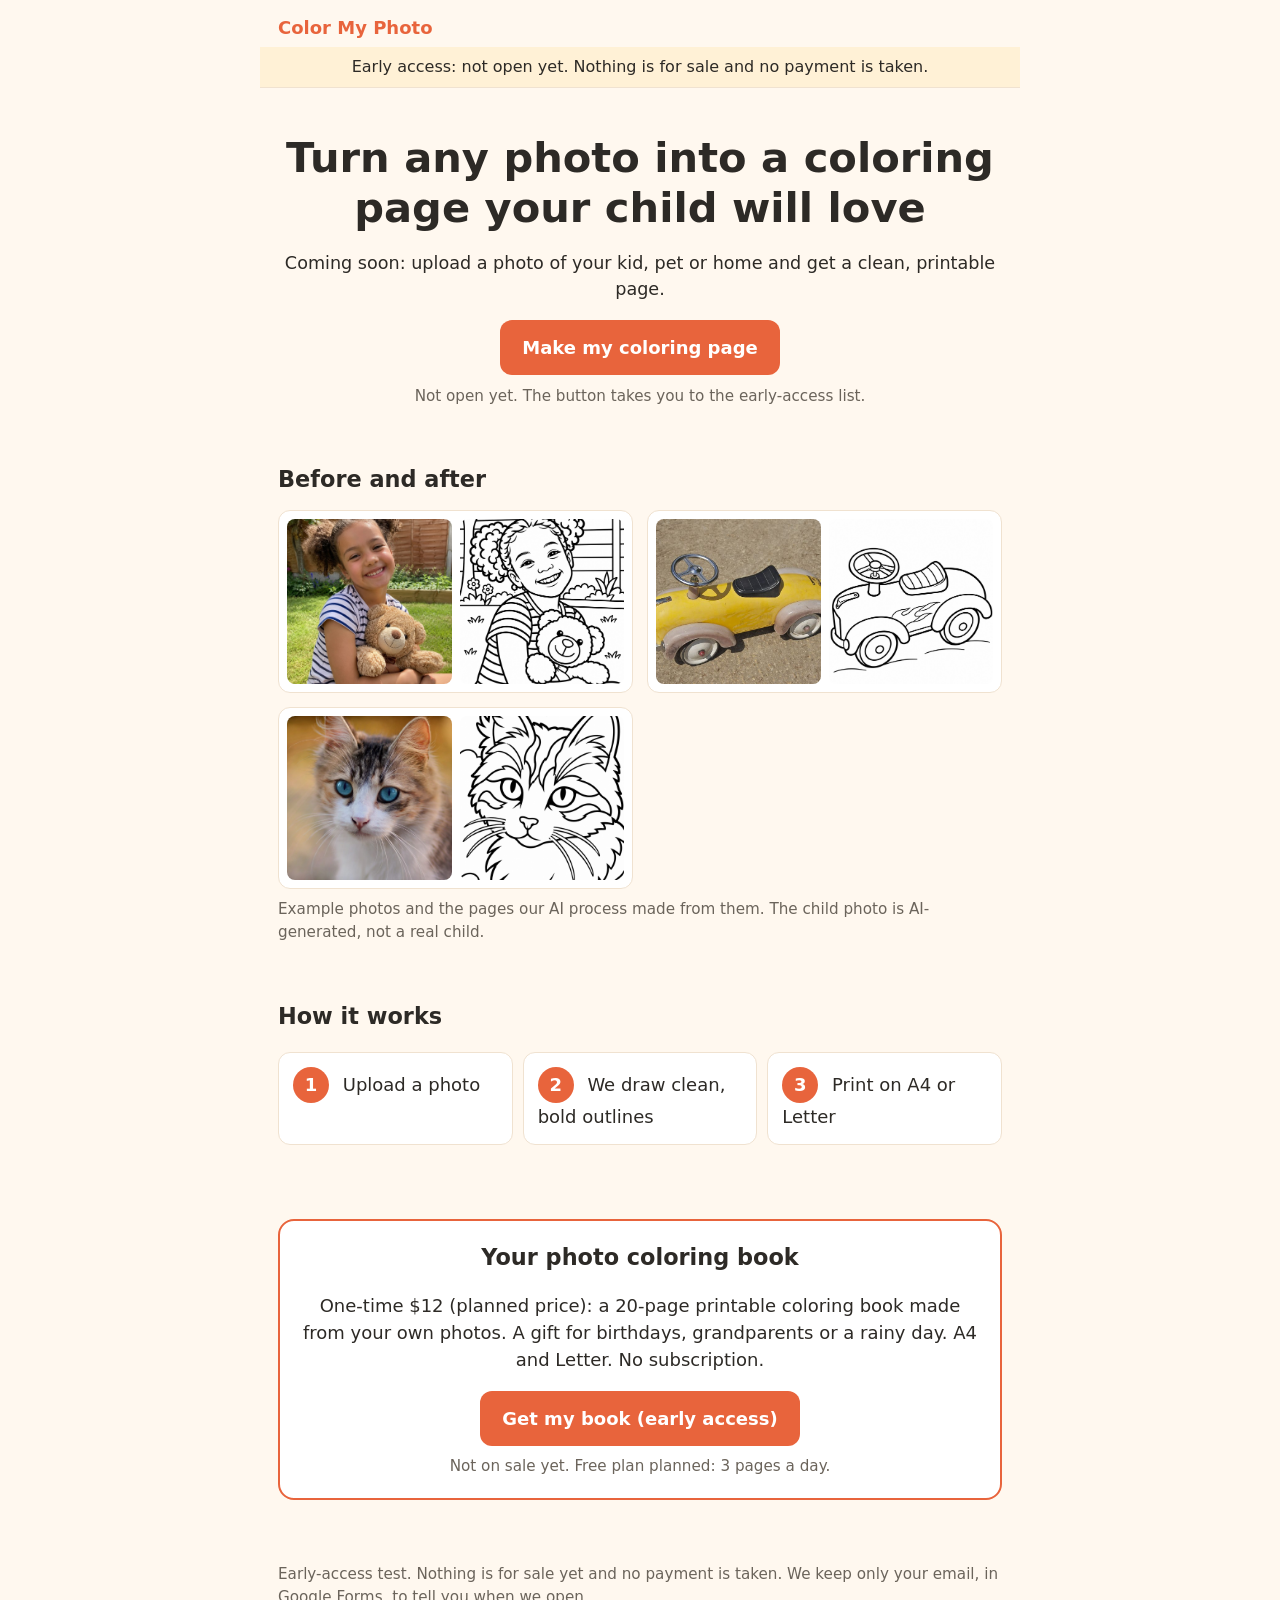
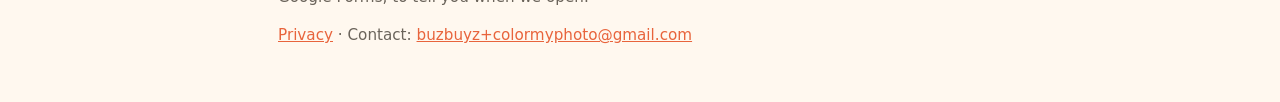
==== index.html @ 4de5d420 "Add contact address for questions and deletion Co-Authored-By: Claude Opus 5.5 <noreply@anthropic.co" ====
<!doctype html>
<html lang="en">
<head>
<meta charset="utf-8">
<meta name="viewport" content="width=device-width, initial-scale=1">
<title>Color My Photo — early access</title>
<meta name="description" content="Coming soon: turn any photo into a printable coloring page. Join early access — nothing is for sale yet.">
<meta property="og:type" content="website">
<meta property="og:url" content="https://dfisun10.github.io/color-my-photo/">
<meta property="og:title" content="Color My Photo — turn any photo into a coloring page">
<meta property="og:description" content="Coming soon: printable coloring pages made from your own photos. Join early access.">
<meta property="og:image" content="https://dfisun10.github.io/color-my-photo/samples/page_child.png">
<meta name="twitter:card" content="summary_large_image">
<link rel="icon" href="data:image/svg+xml,%3Csvg xmlns='http://www.w3.org/2000/svg' viewBox='0 0 100 100'%3E%3Ctext y='.9em' font-size='90'%3E%F0%9F%96%8D%EF%B8%8F%3C/text%3E%3C/svg%3E">
<link rel="stylesheet" href="style.css">
</head>
<body>
<header class="top"><span class="brand" data-name></span></header>
<p class="notice">Early access: not open yet. Nothing is for sale and no payment is taken.</p>
<noscript><p class="notice">Please turn on JavaScript to join the early-access list.</p></noscript>

<main>
<section class="hero">
  <h1>Turn any photo into a coloring page your child will love</h1>
  <p class="sub">Coming soon: upload a photo of your kid, pet or home and get a clean, printable page.</p>
  <button class="btn" id="btn-make" type="button">Make my coloring page</button>
  <p class="small">Not open yet. The button takes you to the early-access list.</p>
</section>

<section class="gallery">
  <h2>Before and after</h2>
  <div class="pairs">
    <figure class="pair"><img src="samples/photo_child.jpg" alt="Example photo: a girl hugging a teddy bear" loading="lazy" width="400" height="400"><img src="samples/page_child.png" alt="Coloring page of the girl and her teddy bear" loading="lazy" width="400" height="400"></figure>
    <figure class="pair"><img src="samples/photo_09.jpg" alt="Example photo: a yellow ride-on toy car" loading="lazy" width="400" height="400"><img src="samples/page_09.png" alt="Coloring page of the toy car" loading="lazy" width="400" height="400"></figure>
    <figure class="pair"><img src="samples/photo_04.jpg" alt="Example photo: a fluffy cat" loading="lazy" width="400" height="400"><img src="samples/page_04.png" alt="Coloring page of the cat" loading="lazy" width="400" height="400"></figure>
  </div>
  <p class="small">Example photos and the pages our AI process made from them. The child photo is AI-generated, not a real child.</p>
</section>

<section class="how">
  <h2>How it works</h2>
  <ol class="steps">
    <li><b>1</b> Upload a photo</li>
    <li><b>2</b> We draw clean, bold outlines</li>
    <li><b>3</b> Print on A4 or Letter</li>
  </ol>
</section>

<section class="pricing">
  <div class="card">
    <h2>Your photo coloring book</h2>
    <p>One-time $12 (planned price): a 20-page printable coloring book made from your own photos. A gift for birthdays, grandparents or a rainy day. A4 and Letter. No subscription.</p>
    <button class="btn" id="btn-pro" type="button">Get my book (early access)</button>
    <p class="small">Not on sale yet. Free plan planned: 3 pages a day.</p>
  </div>
</section>
</main>

<footer>
  <p>Early-access test. Nothing is for sale yet and no payment is taken. We keep only your email, in Google Forms, to tell you when we open.</p>
  <p><a href="privacy.html">Privacy</a> · Contact: <a href="mailto:buzbuyz+colormyphoto@gmail.com">buzbuyz+colormyphoto@gmail.com</a></p>
</footer>

<div class="modal" id="modal" hidden>
  <form class="dialog" id="form" novalidate role="dialog" aria-modal="true" aria-labelledby="mt">
    <button type="button" class="close" id="close" aria-label="Close">&times;</button>
    <p id="mt">The tool isn't open yet. Leave your email and we'll tell you the day it opens.</p>
    <div id="fields">
      <input type="email" id="email" placeholder="you@example.com" autocomplete="email" aria-label="Email" required>
      <button class="btn" type="submit" id="send">Notify me</button>
      <p class="small">One email when we open. No payment, no spam. <a href="privacy.html">Privacy</a></p>
    </div>
    <p class="msg" id="msg" role="status"></p>
  </form>
</div>
<script src="app.js"></script>
</body>
</html>
---- style.css ----
:root{--bg:#fff8ef;--ink:#2d2a26;--accent:#e8643c;--card:#fff;--line:#f0e2d0}
*{box-sizing:border-box}
body{margin:0;font:18px/1.5 system-ui,-apple-system,"Segoe UI",Roboto,sans-serif;background:var(--bg);color:var(--ink)}
main,footer,.top{max-width:760px;margin:0 auto;padding:0 18px}
.top{padding-top:14px;padding-bottom:6px}.brand{font-weight:700;color:var(--accent)}
section{padding:28px 0}
h1{font-size:2rem;line-height:1.2;margin:.4em 0}
h2{font-size:1.4rem;margin:0 0 .6em}
.hero{text-align:center}.sub{font-size:1.1rem}
.small{font-size:.95rem;color:#6b645b;margin:.6em 0 0}
.btn{background:var(--accent);color:#fff;border:0;border-radius:12px;padding:14px 22px;font:inherit;font-weight:700;cursor:pointer;min-height:48px}
.btn:hover{filter:brightness(.95)}
.pairs{display:grid;gap:14px}
.pair{margin:0;display:grid;grid-template-columns:1fr 1fr;gap:8px;background:var(--card);padding:8px;border-radius:12px;border:1px solid var(--line)}
.pair img{width:100%;height:auto;aspect-ratio:1;object-fit:cover;border-radius:8px;background:#eee}
.steps{list-style:none;padding:0;display:grid;gap:10px}
.steps li{background:var(--card);border:1px solid var(--line);border-radius:12px;padding:14px}
.steps b{display:inline-block;width:2em;height:2em;line-height:2em;text-align:center;border-radius:50%;background:var(--accent);color:#fff;margin-right:8px}
.card{background:var(--card);border:2px solid var(--accent);border-radius:16px;padding:20px;text-align:center}
footer{padding-top:20px;padding-bottom:40px;font-size:.95rem;color:#6b645b}
a{color:var(--accent)}
.modal{position:fixed;inset:0;background:rgba(0,0,0,.5);display:flex;align-items:center;justify-content:center;padding:18px}
.modal[hidden]{display:none}
.dialog{background:#fff;border-radius:16px;padding:24px;width:100%;max-width:420px;position:relative}
.dialog input{width:100%;font:inherit;padding:12px;border:1px solid #ccc;border-radius:10px;margin:8px 0 12px}
.close{position:absolute;top:6px;right:10px;background:none;border:0;font-size:1.8rem;cursor:pointer}
.msg{min-height:1.4em;margin:.5em 0 0;font-weight:600}
@media(min-width:640px){.pairs{grid-template-columns:1fr 1fr}h1{font-size:2.6rem}.steps{grid-template-columns:repeat(3,1fr)}}
.notice{max-width:760px;margin:0 auto;padding:8px 18px;background:#fff1d6;border-bottom:1px solid var(--line);font-size:1rem;text-align:center}
.btn:disabled{opacity:.6;cursor:wait}
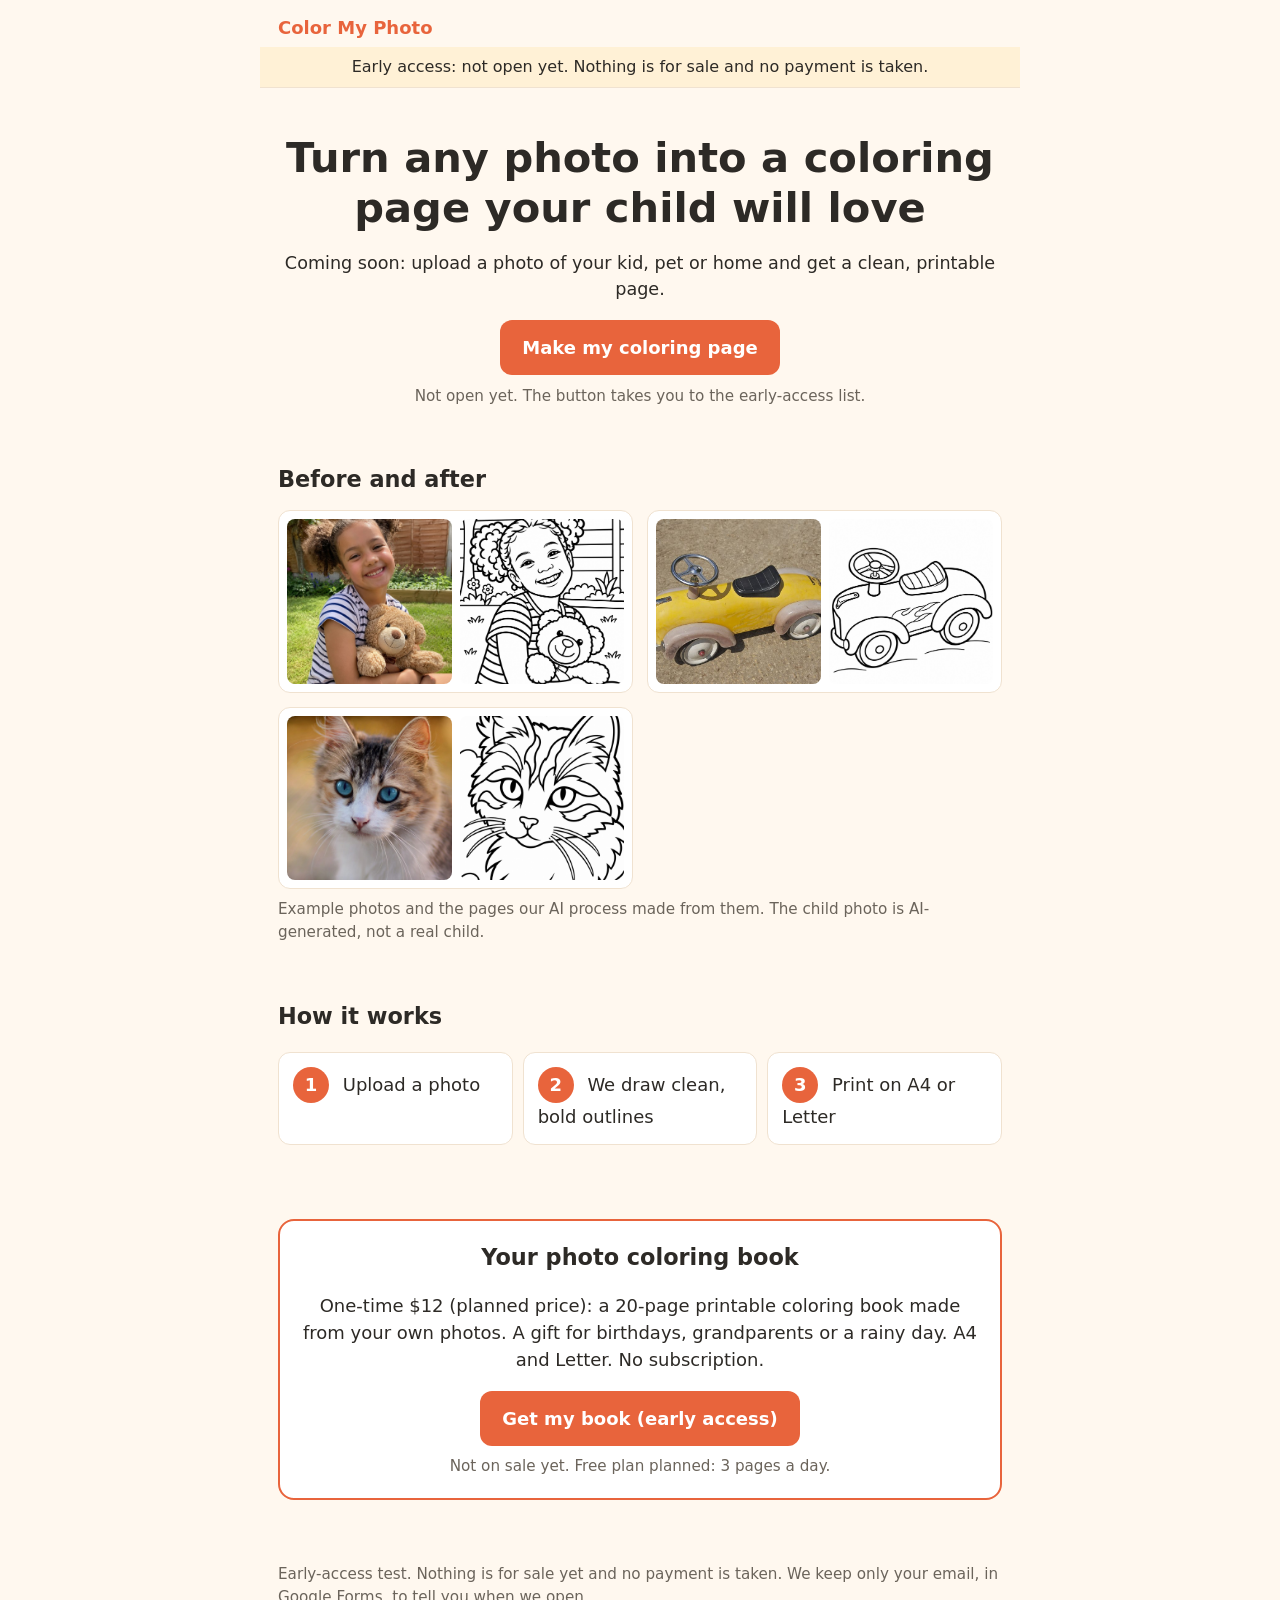
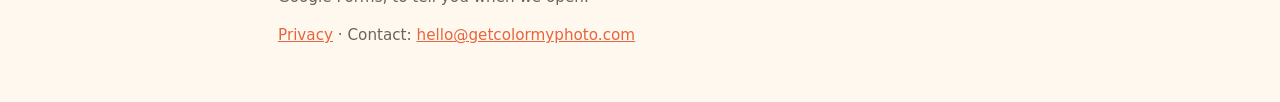
==== commit bc764650: "Contact: hello@getcolormyphoto.com replaces the old Gmail alias Co-Authored-By: Claude Opus 5.5 <nor" ====
--- a/index.html
+++ b/index.html
@@ -58,7 +58,7 @@
 
 <footer>
   <p>Early-access test. Nothing is for sale yet and no payment is taken. We keep only your email, in Google Forms, to tell you when we open.</p>
-  <p><a href="privacy.html">Privacy</a> · Contact: <a href="mailto:buzbuyz+colormyphoto@gmail.com">buzbuyz+colormyphoto@gmail.com</a></p>
+  <p><a href="privacy.html">Privacy</a> · Contact: <a href="mailto:hello@getcolormyphoto.com">hello@getcolormyphoto.com</a></p>
 </footer>
 
 <div class="modal" id="modal" hidden>
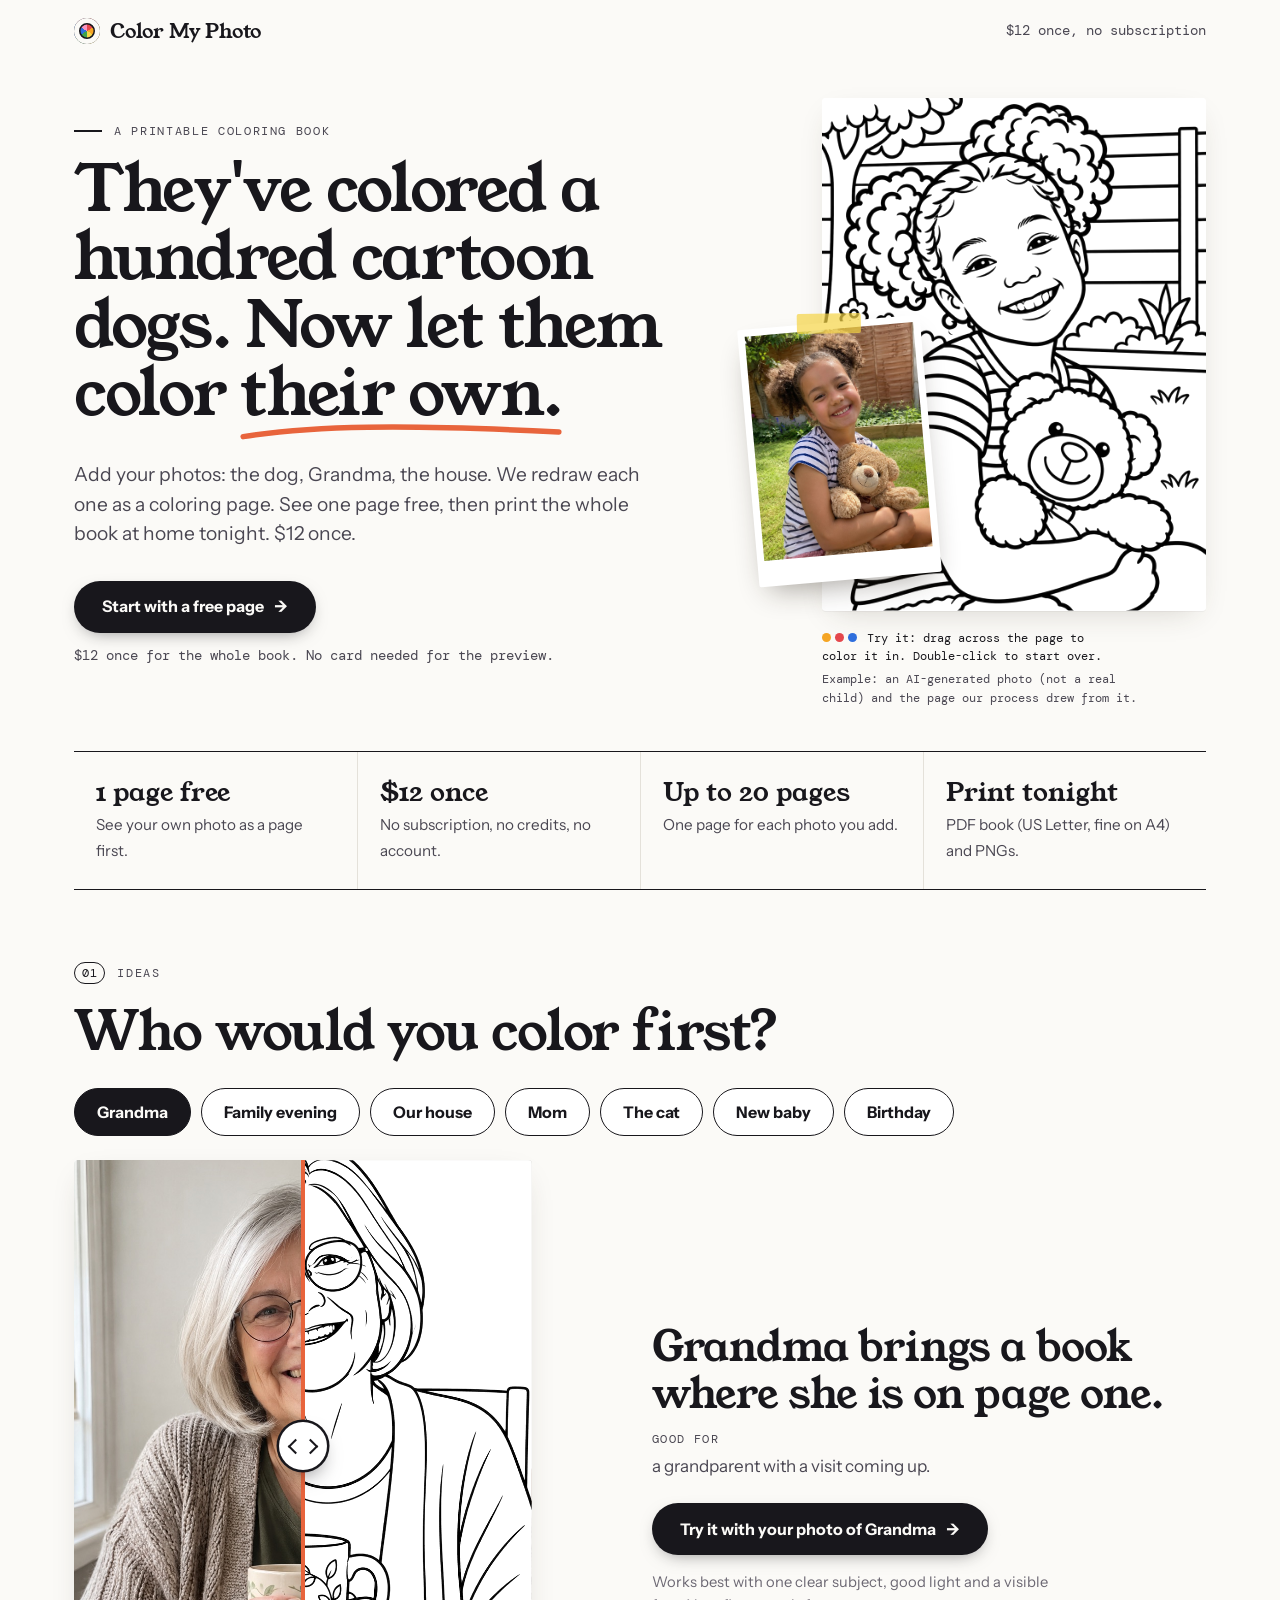
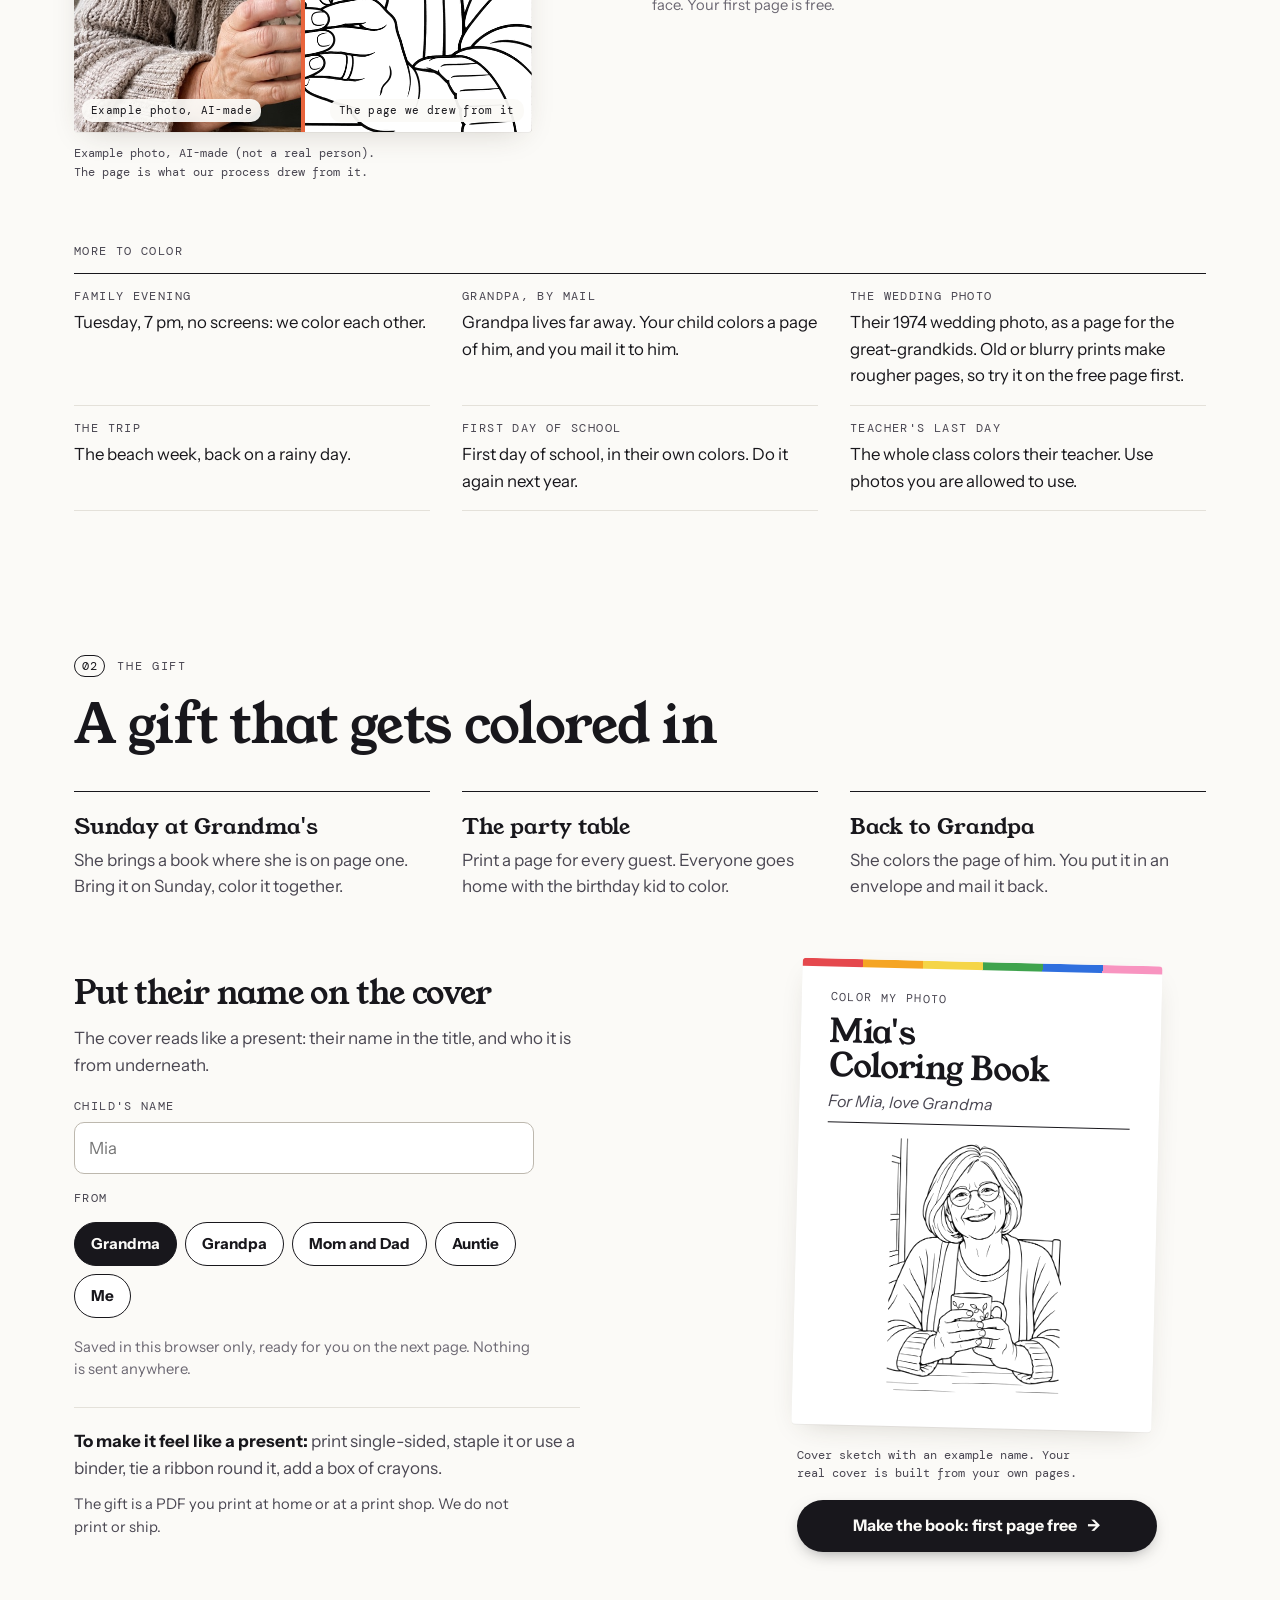
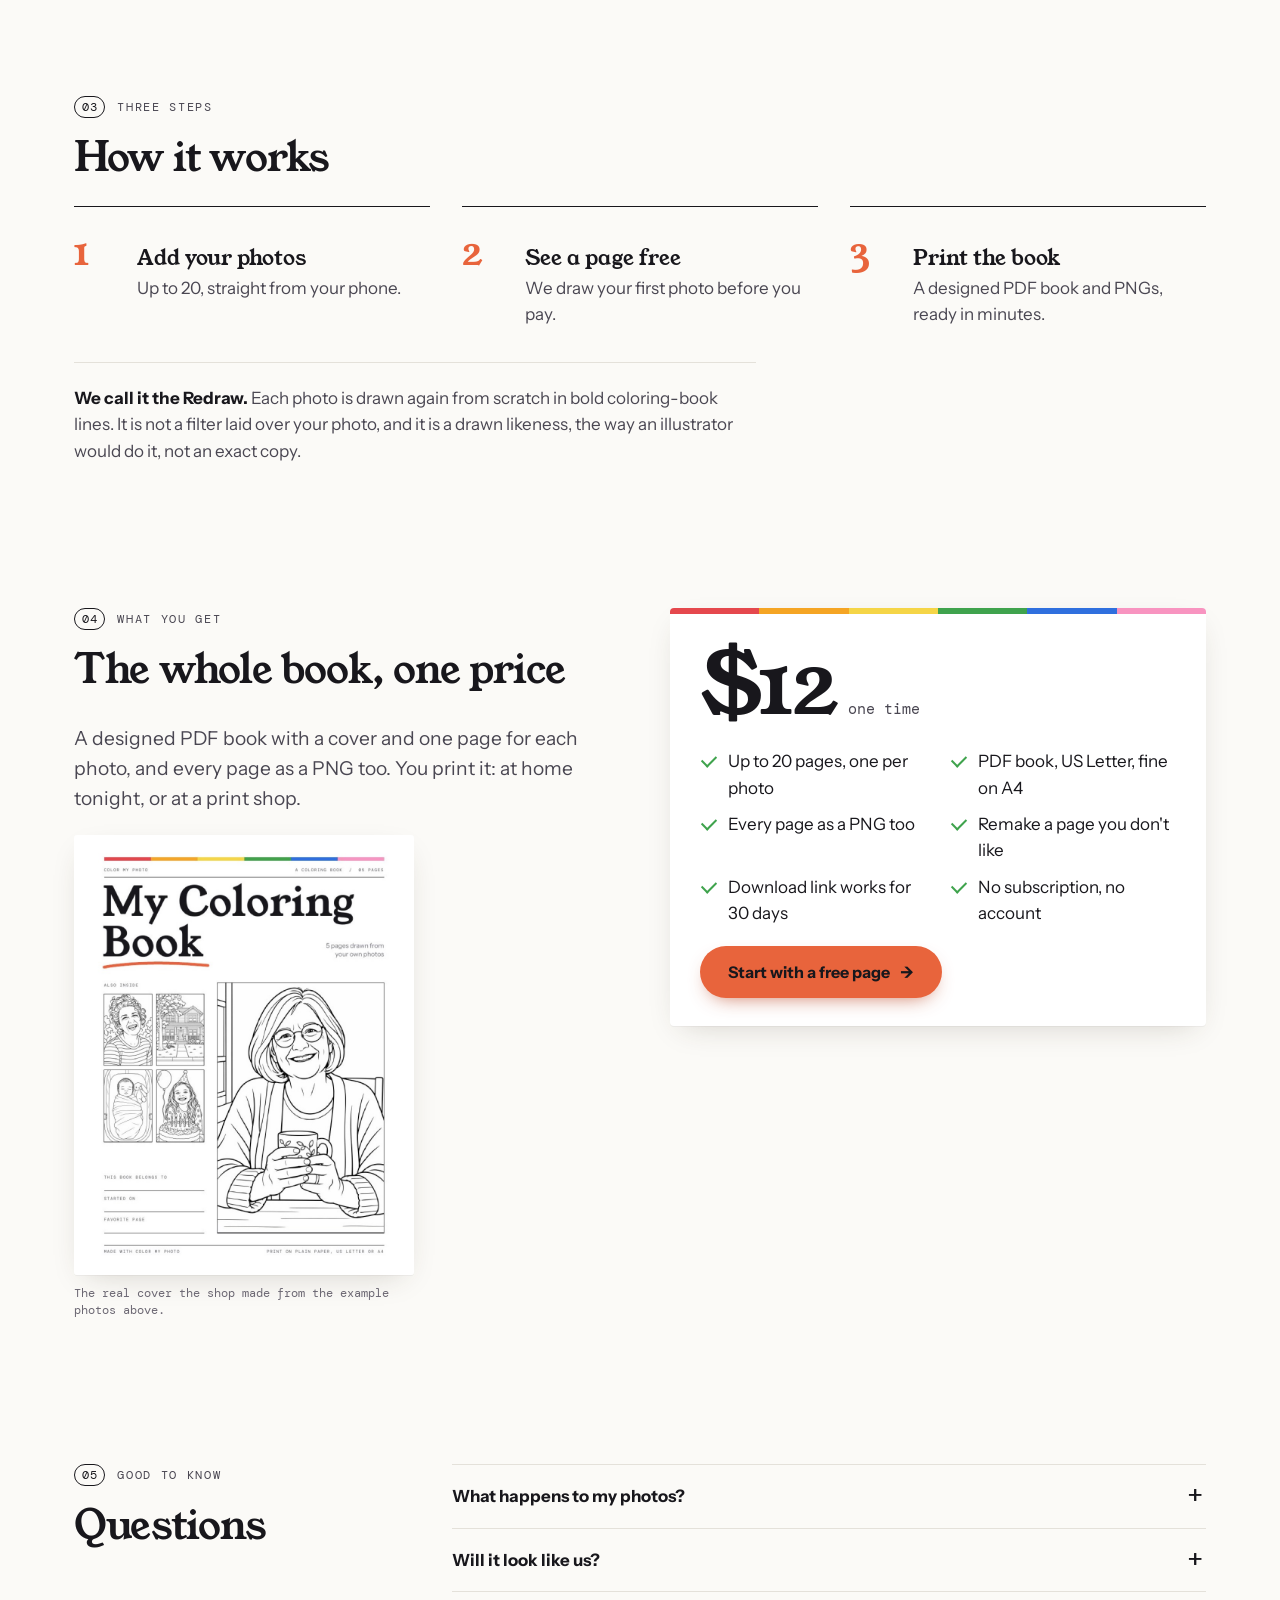
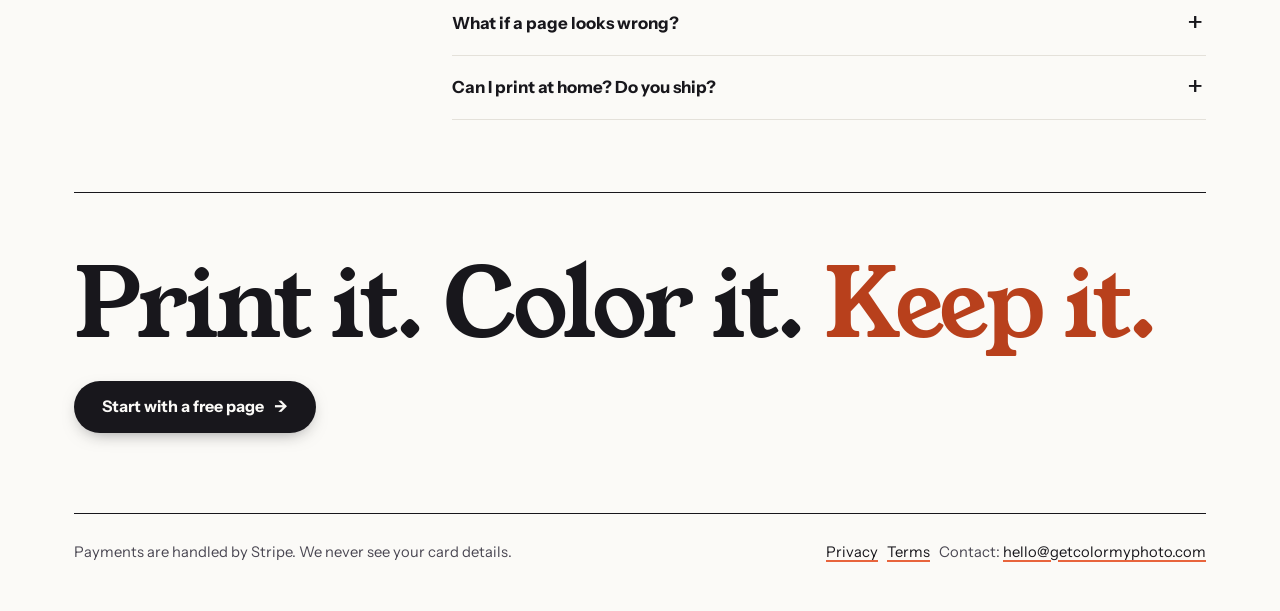
==== commit fb534c84: "Launch: new home page (ideas picker, gift), maker page, terms and privacy; live payments Co-Authored" ====
--- a/index.html
+++ b/index.html
@@ -3,76 +3,191 @@
 <head>
 <meta charset="utf-8">
 <meta name="viewport" content="width=device-width, initial-scale=1">
-<title>Color My Photo — early access</title>
-<meta name="description" content="Coming soon: turn any photo into a printable coloring page. Join early access — nothing is for sale yet.">
+<title>Color My Photo | a coloring book of your own people</title>
+<meta name="description" content="They've colored a hundred cartoon dogs. Now let them color their own: Grandma, the house, the cat. Your photos redrawn as a printable coloring book. Free preview, $12 once.">
 <meta property="og:type" content="website">
-<meta property="og:url" content="https://dfisun10.github.io/color-my-photo/">
-<meta property="og:title" content="Color My Photo — turn any photo into a coloring page">
-<meta property="og:description" content="Coming soon: printable coloring pages made from your own photos. Join early access.">
-<meta property="og:image" content="https://dfisun10.github.io/color-my-photo/samples/page_child.png">
+<meta property="og:url" content="https://getcolormyphoto.com/">
+<meta property="og:title" content="The coloring book where Grandma is on page one">
+<meta property="og:description" content="Your photos redrawn as coloring pages: Grandma, the house, the cat. A printable book, free preview, $12 once.">
+<meta property="og:image" content="https://getcolormyphoto.com/samples/page_child.png">
 <meta name="twitter:card" content="summary_large_image">
+<meta name="theme-color" content="#fbfaf7">
 <link rel="icon" href="data:image/svg+xml,%3Csvg xmlns='http://www.w3.org/2000/svg' viewBox='0 0 100 100'%3E%3Ctext y='.9em' font-size='90'%3E%F0%9F%96%8D%EF%B8%8F%3C/text%3E%3C/svg%3E">
-<link rel="stylesheet" href="style.css">
+<!-- Draft: paths assume this file is published at the site root, next to make.css, fonts/ and samples/. -->
+<link rel="preload" href="fonts/YoungSerif-Regular.ttf" as="font" type="font/ttf" crossorigin>
+<link rel="stylesheet" href="make.css">
+<link rel="stylesheet" href="ideas.css">
 </head>
-<body>
-<header class="top"><span class="brand" data-name></span></header>
-<p class="notice">Early access: not open yet. Nothing is for sale and no payment is taken.</p>
-<noscript><p class="notice">Please turn on JavaScript to join the early-access list.</p></noscript>
+<body class="home">
+<header class="top"><a class="brand" href="./" data-name><i aria-hidden="true"></i>Color My Photo</a><span class="top-price">$12 once, no subscription</span></header>
 
 <main>
 <section class="hero">
-  <h1>Turn any photo into a coloring page your child will love</h1>
-  <p class="sub">Coming soon: upload a photo of your kid, pet or home and get a clean, printable page.</p>
-  <button class="btn" id="btn-make" type="button">Make my coloring page</button>
-  <p class="small">Not open yet. The button takes you to the early-access list.</p>
+  <div>
+    <p class="kicker rv">A printable coloring book</p>
+    <h1 class="split">They've colored a hundred cartoon dogs. Now let them color <span class="mark">their own.<svg viewBox="0 0 400 30" preserveAspectRatio="none" aria-hidden="true"><path d="M4 20 C 90 6, 200 4, 396 14"/></svg></span></h1>
+    <p class="lede rv" style="--d:1">Add your photos: the dog, Grandma, the house. We redraw each one as a coloring page. See one page free, then print the whole book at home tonight. $12 once.</p>
+    <div class="hero-cta rv" style="--d:2">
+      <a class="btn" id="btn-make" href="make.html">Start with a free page <span class="arr" aria-hidden="true">&rarr;</span></a>
+      <span class="note">$12 once for the whole book. No card needed for the preview.</span>
+    </div>
+  </div>
+  <figure class="pin rv" style="--d:1">
+    <div class="pin-stage">
+    <div class="pin-page"><img src="samples/page_child.png" alt="The coloring page our process drew from the photo" width="900" height="1200"></div>
+    <div class="pin-photo"><span class="tape" aria-hidden="true"></span><img src="samples/photo_child.jpg" alt="Example photo: a girl hugging a teddy bear" width="799" height="1066"></div>
+    </div>
+    <figcaption>Example: an AI-generated photo (not a real child) and the page our process drew from it.</figcaption>
+  </figure>
 </section>
 
-<section class="gallery">
-  <h2>Before and after</h2>
-  <div class="pairs">
-    <figure class="pair"><img src="samples/photo_child.jpg" alt="Example photo: a girl hugging a teddy bear" loading="lazy" width="400" height="400"><img src="samples/page_child.png" alt="Coloring page of the girl and her teddy bear" loading="lazy" width="400" height="400"></figure>
-    <figure class="pair"><img src="samples/photo_09.jpg" alt="Example photo: a yellow ride-on toy car" loading="lazy" width="400" height="400"><img src="samples/page_09.png" alt="Coloring page of the toy car" loading="lazy" width="400" height="400"></figure>
-    <figure class="pair"><img src="samples/photo_04.jpg" alt="Example photo: a fluffy cat" loading="lazy" width="400" height="400"><img src="samples/page_04.png" alt="Coloring page of the cat" loading="lazy" width="400" height="400"></figure>
-  </div>
-  <p class="small">Example photos and the pages our AI process made from them. The child photo is AI-generated, not a real child.</p>
+<section class="facts rv" aria-label="What you get">
+  <div><b>1 page free</b><span>See your own photo as a page first.</span></div>
+  <div><b>$12 once</b><span>No subscription, no credits, no account.</span></div>
+  <div><b>Up to 20 pages</b><span>One page for each photo you add.</span></div>
+  <div><b>Print tonight</b><span>PDF book (US Letter, fine on A4) and PNGs.</span></div>
 </section>
 
-<section class="how">
-  <h2>How it works</h2>
-  <ol class="steps">
-    <li><b>1</b> Upload a photo</li>
-    <li><b>2</b> We draw clean, bold outlines</li>
-    <li><b>3</b> Print on A4 or Letter</li>
-  </ol>
+<section class="ideas" id="ideas">
+  <p class="kicker rv"><b>01</b>Ideas</p>
+  <h2 class="rv">Who would you color first?</h2>
+  <div class="chips" id="idea-chips" role="group" aria-label="Pick who to color" hidden></div>
+  <div class="idea" id="idea">
+    <figure class="idea-fig">
+      <div class="idea-card" id="idea-card">
+        <div class="idea-photo"><img id="idea-photo" src="samples/ideas/grandma_photo.jpg" alt="Example photo: a grandmother with a mug at a kitchen table" loading="lazy" width="1024" height="1536"><span class="tag">Example photo, AI-made</span></div>
+        <div class="idea-page"><img id="idea-page" src="samples/ideas/grandma_page.png" alt="The coloring page our process drew from that photo" loading="lazy" width="1024" height="1536"><span class="tag">The page we drew from it</span></div>
+        <span class="idea-line" aria-hidden="true"><i class="idea-crayon"></i></span>
+        <button class="idea-handle" id="idea-handle" type="button" role="slider" aria-label="Slide between the photo and the coloring page" aria-valuemin="0" aria-valuemax="100" aria-valuenow="100" hidden></button>
+      </div>
+      <figcaption id="idea-cap">Example photo, AI-made (not a real person). The page is what our process drew from it.</figcaption>
+    </figure>
+    <div class="idea-copy" aria-live="polite">
+      <p class="idea-hook" id="idea-hook">Grandma brings a book where she is on page one.</p>
+      <p class="idea-good"><b>Good for</b><span id="idea-good">a grandparent with a visit coming up.</span></p>
+      <a class="btn" id="idea-cta" href="make.html"><span id="idea-cta-text">Try it with your photo of Grandma</span> <span class="arr" aria-hidden="true">&rarr;</span></a>
+      <p class="small">Works best with one clear subject, good light and a visible face. Your first page is free.</p>
+    </div>
+  </div>
+  <p class="more-label rv">More to color</p>
+  <ul class="more">
+    <li class="rv"><b>Family evening</b><span>Tuesday, 7 pm, no screens: we color each other.</span></li>
+    <li class="rv"><b>Grandpa, by mail</b><span>Grandpa lives far away. Your child colors a page of him, and you mail it to him.</span></li>
+    <li class="rv"><b>The wedding photo</b><span>Their 1974 wedding photo, as a page for the great-grandkids. Old or blurry prints make rougher pages, so try it on the free page first.</span></li>
+    <li class="rv"><b>The trip</b><span>The beach week, back on a rainy day.</span></li>
+    <li class="rv"><b>First day of school</b><span>First day of school, in their own colors. Do it again next year.</span></li>
+    <li class="rv"><b>Teacher's last day</b><span>The whole class colors their teacher. Use photos you are allowed to use.</span></li>
+  </ul>
 </section>
 
-<section class="pricing">
-  <div class="card">
-    <h2>Your photo coloring book</h2>
-    <p>One-time $12 (planned price): a 20-page printable coloring book made from your own photos. A gift for birthdays, grandparents or a rainy day. A4 and Letter. No subscription.</p>
-    <button class="btn" id="btn-pro" type="button">Get my book (early access)</button>
-    <p class="small">Not on sale yet. Free plan planned: 3 pages a day.</p>
+<section class="present" id="gift">
+  <p class="kicker rv"><b>02</b>The gift</p>
+  <h2 class="rv">A gift that gets colored in</h2>
+  <ol class="scenes">
+    <li class="rv"><b>Sunday at Grandma's</b><span>She brings a book where she is on page one. Bring it on Sunday, color it together.</span></li>
+    <li class="rv" style="--d:1"><b>The party table</b><span>Print a page for every guest. Everyone goes home with the birthday kid to color.</span></li>
+    <li class="rv" style="--d:2"><b>Back to Grandpa</b><span>She colors the page of him. You put it in an envelope and mail it back.</span></li>
+  </ol>
+  <div class="dedi">
+    <div class="dedi-text rv">
+      <h3>Put their name on the cover</h3>
+      <p>The cover reads like a present: their name in the title, and who it is from underneath.</p>
+      <form id="gift-form" hidden autocomplete="off">
+        <label class="field"><span>Child's name</span><input id="gift-name" type="text" maxlength="20" placeholder="Mia" autocapitalize="words" spellcheck="false"></label>
+        <fieldset class="from"><legend>From</legend>
+          <label><input type="radio" name="from" value="Grandma" checked><span>Grandma</span></label>
+          <label><input type="radio" name="from" value="Grandpa"><span>Grandpa</span></label>
+          <label><input type="radio" name="from" value="Mom and Dad"><span>Mom and Dad</span></label>
+          <label><input type="radio" name="from" value="Auntie"><span>Auntie</span></label>
+          <label><input type="radio" name="from" value="Me"><span>Me</span></label>
+        </fieldset>
+        <label class="field" id="gift-me-row" hidden><span>Signed</span><input id="gift-me" type="text" maxlength="20" placeholder="Uncle Sam" autocapitalize="words" spellcheck="false"></label>
+        <p class="small">Saved in this browser only, ready for you on the next page. Nothing is sent anywhere.</p>
+      </form>
+      <p class="wrap"><b>To make it feel like a present:</b> print single-sided, staple it or use a binder, tie a ribbon round it, add a box of crayons.</p>
+      <p class="small">The gift is a PDF you print at home or at a print shop. We do not print or ship.</p>
+    </div>
+    <figure class="cover rv" style="--d:1">
+      <div class="cover-sheet">
+        <span class="cover-brand">Color My Photo</span>
+        <p class="cover-title" id="cover-title">Mia's Coloring Book</p>
+        <p class="cover-for" id="cover-for">For Mia, love Grandma</p>
+        <div class="cover-plate"><img id="cover-img" src="samples/page_04.png" alt="" loading="lazy" width="900" height="1200"></div>
+      </div>
+      <figcaption id="cover-cap">Cover sketch with an example name. Your real cover is built from your own pages.</figcaption>
+      <a class="btn" id="gift-cta" href="make.html"><span id="gift-cta-text">Make the book: first page free</span> <span class="arr" aria-hidden="true">&rarr;</span></a>
+    </figure>
   </div>
+</section>
+
+<section>
+  <p class="kicker rv"><b>03</b>Three steps</p>
+  <h2 class="rv">How it works</h2>
+  <ol class="how">
+    <li class="rv"><div><b>Add your photos</b><span>Up to 20, straight from your phone.</span></div></li>
+    <li class="rv" style="--d:1"><div><b>See a page free</b><span>We draw your first photo before you pay.</span></div></li>
+    <li class="rv" style="--d:2"><div><b>Print the book</b><span>A designed PDF book and PNGs, ready in minutes.</span></div></li>
+  </ol>
+  <p class="redraw rv"><b>We call it the Redraw.</b> Each photo is drawn again from scratch in bold coloring-book lines. It is not a filter laid over your photo, and it is a drawn likeness, the way an illustrator would do it, not an exact copy.</p>
+</section>
+
+<section class="close">
+  <div class="rv"><p class="kicker"><b>04</b>What you get</p><h2>The whole book, one price</h2><p class="lede">A designed PDF book with a cover and one page for each photo, and every page as a PNG too. You print it: at home tonight, or at a print shop.</p><figure class="real-cover"><img src="samples/ideas/book_cover.jpg" width="900" height="1164" loading="lazy" alt="The real cover of a 5-page book made by the shop from the example photos: My Coloring Book, the Grandma page on the front, the other pages as a small index"><figcaption>The real cover the shop made from the example photos above.</figcaption></figure></div>
+  <div class="price-box rv" style="--d:1">
+    <p class="price"><b>$12</b><span>one time</span></p>
+    <ul class="incl">
+      <li>Up to 20 pages, one per photo</li>
+      <li>PDF book, US Letter, fine on A4</li>
+      <li>Every page as a PNG too</li>
+      <li>Remake a page you don't like</li>
+      <li>Download link works for 30 days</li>
+      <li>No subscription, no account</li>
+    </ul>
+    <a class="btn accent" id="btn-pro" href="make.html">Start with a free page <span class="arr" aria-hidden="true">&rarr;</span></a>
+  </div>
+</section>
+
+<section class="faq">
+  <div class="rv faq-head"><p class="kicker"><b>05</b>Good to know</p><h2>Questions</h2></div>
+  <div class="rv">
+    <details><summary>What happens to my photos?</summary><p>They are resized in your browser and sent only to make your pages (via OpenAI's image service). We do not keep your photos. Until you download the full PDF, the resized photos stay saved in this browser only, so you can pay and come back. Finished pages are kept for 30 days so you can download again, then deleted.</p></details>
+    <details><summary>Will it look like us?</summary><p>It will look like a drawing of you. Each page is drawn from your photo, so it is a likeness and not an exact copy, and the result depends on the photo: one clear subject, good light and a visible face work best. That is why the first page is free. See yours before you pay.</p></details>
+    <details><summary>What if a page looks wrong?</summary><p>Use Remake on that page, or write to us for a refund.</p></details>
+    <details><summary>Can I print at home? Do you ship?</summary><p>You print it. The PDF is US Letter and prints fine on A4 too, at home or at a print shop, and every page also comes as a PNG. We do not print or ship anything.</p></details>
+  </div>
+</section>
+
+<section class="outro rv">
+  <p class="outro-line"><span>Print it.</span> <span>Color it.</span> <span>Keep it.</span></p>
+  <a class="btn" id="btn-end" href="make.html">Start with a free page <span class="arr" aria-hidden="true">&rarr;</span></a>
 </section>
 </main>
 
 <footer>
-  <p>Early-access test. Nothing is for sale yet and no payment is taken. We keep only your email, in Google Forms, to tell you when we open.</p>
-  <p><a href="privacy.html">Privacy</a> · Contact: <a href="mailto:hello@getcolormyphoto.com">hello@getcolormyphoto.com</a></p>
+  <p>Payments are handled by Stripe. We never see your card details.</p>
+  <p><a href="privacy.html">Privacy</a> &nbsp; <a href="terms.html">Terms</a> &nbsp; Contact: <a href="mailto:hello@getcolormyphoto.com">hello@getcolormyphoto.com</a></p>
 </footer>
-
-<div class="modal" id="modal" hidden>
-  <form class="dialog" id="form" novalidate role="dialog" aria-modal="true" aria-labelledby="mt">
-    <button type="button" class="close" id="close" aria-label="Close">&times;</button>
-    <p id="mt">The tool isn't open yet. Leave your email and we'll tell you the day it opens.</p>
-    <div id="fields">
-      <input type="email" id="email" placeholder="you@example.com" autocomplete="email" aria-label="Email" required>
-      <button class="btn" type="submit" id="send">Notify me</button>
-      <p class="small">One email when we open. No payment, no spam. <a href="privacy.html">Privacy</a></p>
-    </div>
-    <p class="msg" id="msg" role="status"></p>
-  </form>
-</div>
-<script src="app.js"></script>
+<script>
+(function () {
+  var NS = "cmp-live-q9w2";
+  document.querySelectorAll("[data-name]").forEach(function (e) { e.lastChild.textContent = "Color My Photo"; });
+  function hit(key) {
+    if (/^(localhost|127\.0\.0\.1|)$/.test(location.hostname)) return;
+    try { fetch("https://abacus.jasoncameron.dev/hit/" + NS + "/" + key).catch(function () {}); } catch (e) {}
+  }
+  window.cmpHit = hit; // ideas.js counts chip taps with it
+  try { if (!sessionStorage.getItem("visited")) { sessionStorage.setItem("visited", "1"); hit("visit"); } } catch (e) { hit("visit"); }
+  var m = document.getElementById("btn-make"), p = document.getElementById("btn-pro");
+  if (m) m.addEventListener("click", function () { hit("click_make"); });
+  if (p) p.addEventListener("click", function () { hit("click_pro"); });
+  // reveal on scroll (same behaviour as make.html)
+  var els = document.querySelectorAll(".rv");
+  if (!("IntersectionObserver" in window)) { els.forEach(function (e) { e.classList.add("in"); }); return; }
+  var io = new IntersectionObserver(function (es) { es.forEach(function (e) { if (e.isIntersecting) { e.target.classList.add("in"); io.unobserve(e.target); } }); }, { rootMargin: "0px 0px -8% 0px" });
+  els.forEach(function (e) { io.observe(e); });
+})();
+</script>
+<script src="fx.js"></script>
+<script src="ideas.js"></script>
 </body>
 </html>
--- a/make.css
+++ b/make.css
@@ -0,0 +1,308 @@
+/* Color My Photo - "paper and ink" design system (redesign 11 Nov 2026).
+   Light only on purpose: the product is printed paper, the page imitates it.
+   Shape rule: sheets (photos, pages, panels) radius 4px; buttons full pill; inputs 10px.
+   One accent (brand orange). Crayon colours appear only on things you can colour. */
+@font-face{font-family:"Young Serif";src:url(fonts/YoungSerif-Regular.ttf) format("truetype");font-weight:400;font-display:swap}
+@font-face{font-family:"Instrument Sans";src:url(fonts/InstrumentSans-Regular.ttf) format("truetype");font-weight:400;font-display:swap}
+@font-face{font-family:"Instrument Sans";src:url(fonts/InstrumentSans-Bold.ttf) format("truetype");font-weight:700;font-display:swap}
+@font-face{font-family:"Instrument Sans";src:url(fonts/InstrumentSans-Italic.ttf) format("truetype");font-weight:400;font-style:italic;font-display:swap}
+@font-face{font-family:"DM Mono";src:url(fonts/DMMono-Regular.ttf) format("truetype");font-weight:400;font-display:swap}
+
+:root{
+  --paper:#fbfaf7; --sheet:#ffffff; --ink:#18171c; --ink-2:#4a4752; --mute:#6c6873;
+  --rule:#e4e1da; --accent:#e8643c; --accent-ink:#b8401c; --accent-soft:#fde9e1;
+  --c1:#e5484d; --c2:#f5a524; --c3:#f5d547; --c4:#3fa34d; --c5:#2f6fde; --c6:#f894c0;
+  --serif:"Young Serif",Georgia,serif; --sans:"Instrument Sans",system-ui,-apple-system,"Segoe UI",sans-serif; --mono:"DM Mono",ui-monospace,Menlo,monospace;
+  --ease:cubic-bezier(.16,1,.3,1); --wipe:cubic-bezier(.77,0,.18,1); --shadow:0 1px 0 rgba(24,23,28,.04),0 10px 30px -12px rgba(60,48,30,.22);
+  --wrap:1180px;
+}
+*{box-sizing:border-box}
+html{-webkit-text-size-adjust:100%}
+body{margin:0;background:var(--paper);color:var(--ink);font:400 17px/1.55 var(--sans);text-rendering:optimizeLegibility;-webkit-font-smoothing:antialiased}
+img{max-width:100%;height:auto;display:block}
+a{color:var(--ink);text-decoration-color:var(--accent);text-underline-offset:3px;text-decoration-thickness:2px}
+a:hover{color:var(--accent-ink)}
+[hidden]{display:none!important}
+:focus-visible{outline:3px solid var(--c5);outline-offset:3px;border-radius:6px}
+::selection{background:var(--c3)}
+
+/* ---------- top bar ---------- */
+.top{max-width:var(--wrap);margin:0 auto;padding:18px 24px;display:flex;align-items:center;justify-content:space-between;gap:16px}
+.brand{white-space:nowrap;font:400 1.25rem/1 var(--serif);color:var(--ink);text-decoration:none;display:inline-flex;align-items:center;gap:10px;letter-spacing:-.01em}
+.brand:hover{color:var(--ink)}
+.brand i{width:26px;height:26px;border-radius:50%;background:conic-gradient(var(--c1) 0 60deg,var(--c2) 0 120deg,var(--c3) 0 180deg,var(--c4) 0 240deg,var(--c5) 0 300deg,var(--c6) 0);box-shadow:inset 0 0 0 5px var(--paper),inset 0 0 0 6.5px var(--ink)}
+.top-price{font:400 .85rem/1 var(--mono);color:var(--ink-2);white-space:nowrap}
+@media(max-width:560px){.top-price{display:none}}
+.bar-test{background:var(--c3);padding:8px 18px;text-align:center;font:400 .9rem var(--mono)}
+.notice{max-width:760px;margin:0 auto;padding:10px 18px;background:var(--accent-soft);text-align:center}
+
+/* ---------- type ---------- */
+h1,h2,h3{font-family:var(--serif);font-weight:400;letter-spacing:-.02em;margin:0;color:var(--ink)}
+h1{font-size:clamp(2.5rem,6.4vw,4.9rem);line-height:1.02}
+h2{font-size:clamp(1.7rem,3.4vw,2.5rem);line-height:1.1}
+h3{font-size:1.25rem;line-height:1.2}
+.mark{position:relative;white-space:nowrap}
+.mark svg{position:absolute;left:0;bottom:-.08em;width:100%;height:.36em;overflow:visible;pointer-events:none}
+.mark path{fill:none;stroke:var(--accent);stroke-width:7;stroke-linecap:round;stroke-dasharray:420;stroke-dashoffset:0}
+.lede{font-size:clamp(1.05rem,1.5vw,1.2rem);color:var(--ink-2);max-width:34ch;margin:32px 0 0}
+.small{font-size:.92rem;color:var(--mute);margin:.6em 0 0}
+.mono{font-family:var(--mono);font-size:.82rem;letter-spacing:.01em}
+.err{color:#b3261e;font-weight:700;margin:.6em 0 0}
+.ok{font-weight:700}
+
+/* ---------- buttons ---------- */
+.btn{appearance:none;display:inline-flex;align-items:center;justify-content:center;gap:10px;min-height:52px;padding:14px 28px;border:0;border-radius:999px;background:var(--ink);color:var(--paper);font:700 1rem/1.1 var(--sans);text-decoration:none;cursor:pointer;white-space:nowrap;transition:transform .25s var(--ease),background-color .25s,box-shadow .25s;box-shadow:0 6px 18px -8px rgba(24,23,28,.55)}
+.btn:hover{background:#000;color:var(--paper);transform:translateY(-2px)}
+.btn:active{transform:translateY(0) scale(.98)}
+.btn .arr{display:inline-block;transition:transform .3s var(--ease)}
+.btn:hover .arr{transform:translateX(4px)}
+.btn.alt{background:var(--sheet);color:var(--ink);box-shadow:inset 0 0 0 2px var(--ink)}
+.btn.alt:hover{background:var(--sheet);color:var(--ink)}
+.btn.accent{background:var(--accent);color:var(--ink);box-shadow:0 8px 20px -10px rgba(184,64,28,.8)}
+.btn.accent:hover{background:#f07a54;color:var(--ink)}
+.btn:disabled{opacity:.5;cursor:not-allowed;transform:none;box-shadow:none}
+.btn.busy:disabled{opacity:.7;cursor:wait}
+.link{background:none;border:0;color:var(--ink);text-decoration:underline;text-decoration-color:var(--accent);text-decoration-thickness:2px;text-underline-offset:3px;font:700 .85rem var(--sans);cursor:pointer;padding:6px}
+.spin{display:inline-block;width:18px;height:18px;border:2.5px solid var(--rule);border-top-color:var(--accent);border-radius:50%;animation:sp 1s linear infinite;vertical-align:-3px;margin-right:8px}
+@keyframes sp{to{transform:rotate(360deg)}}
+
+/* ---------- layout ---------- */
+main{max-width:var(--wrap);margin:0 auto;padding:0 24px}
+section{padding:72px 0}
+.hero{display:grid;grid-template-columns:1fr;gap:36px;padding:20px 0 48px;align-items:start}
+.hero-cta{display:flex;flex-wrap:wrap;gap:14px 22px;align-items:center;margin-top:32px}
+.hero-cta .note{font:400 .85rem var(--mono);color:var(--ink-2)}
+@media(min-width:960px){.hero{grid-template-columns:repeat(12,minmax(0,1fr));gap:24px;padding:36px 0 44px}.hero>div{grid-column:span 7;padding-top:26px}.hero>.pin{grid-column:span 5}}
+
+/* hero picture: the photo pinned on the page it became (no overlay, so the two never need to line up) */
+.pin{position:relative;margin:0;justify-self:end;width:min(100%,480px)}
+.pin-page{width:84%;margin-left:auto;aspect-ratio:3/4;background:var(--sheet);border-radius:4px;box-shadow:var(--shadow);overflow:hidden}
+.pin-page img{width:100%;height:100%;object-fit:cover}
+.pin-photo{position:absolute;left:0;bottom:30px;width:40%;background:var(--sheet);padding:7px 7px 26px;border-radius:2px;box-shadow:0 14px 30px -12px rgba(40,30,20,.45);transform:rotate(-5deg)}
+.pin-photo img{width:100%;aspect-ratio:3/4;object-fit:cover}
+.pin .tape{position:absolute;width:64px;height:20px;background:rgba(245,213,71,.7);top:-9px;left:50%;margin-left:-32px;transform:rotate(4deg);border-radius:2px}
+.pin figcaption{margin:18px 0 0 16%;font:400 .78rem/1.5 var(--mono);color:var(--ink-2);text-wrap:balance}
+@media (prefers-reduced-motion:no-preference){
+  .pin .pin-page img{clip-path:inset(0 0 100% 0);transition:clip-path 1.6s .5s var(--wipe)}
+  .pin .pin-photo{opacity:0;transform:translate(-14px,-26px) rotate(-14deg);transition:opacity .6s var(--ease),transform .9s var(--ease)}
+  .pin.in .pin-page img{clip-path:inset(0)}
+  .pin.in .pin-photo{opacity:1;transform:rotate(-5deg)}
+}
+
+/* ---------- facts (no-surprises strip) ---------- */
+.facts{display:grid;grid-template-columns:1fr;gap:0;border-top:1.5px solid var(--ink);border-bottom:1.5px solid var(--ink);padding:0}
+.facts div{padding:22px 4px}
+.facts div+div{border-top:1px solid var(--rule)}
+.facts b{display:block;font:400 1.6rem/1.1 var(--serif);margin-bottom:4px}
+.facts span{color:var(--ink-2);font-size:.95rem}
+@media(min-width:720px){.facts{grid-template-columns:repeat(4,1fr)}.facts div{padding:26px 22px}.facts div+div{border-top:0;border-left:1px solid var(--rule)}}
+
+/* ---------- examples (prints on a table) ---------- */
+.examples h2{max-width:18ch}
+.prints{display:grid;grid-template-columns:1fr;gap:34px;margin-top:40px}
+.print{margin:0;background:var(--sheet);padding:12px 12px 16px;border-radius:4px;box-shadow:var(--shadow);transition:transform .5s var(--ease)}
+.print .pp{display:grid;grid-template-columns:1fr 1fr;gap:8px}
+.print img{width:100%;aspect-ratio:3/4;object-fit:cover;border-radius:2px;background:#f2f0ea}
+.print figcaption{margin-top:12px;font:400 .78rem/1.4 var(--mono);color:var(--ink-2);display:flex;justify-content:space-between;gap:10px}
+@media(min-width:760px){.prints{grid-template-columns:1fr 1fr;gap:48px;align-items:start}
+  .print:nth-child(1){transform:rotate(-1.2deg)} .print:nth-child(2){transform:rotate(1deg);margin-top:56px}
+  .print:hover{transform:rotate(0) translateY(-4px)}}
+
+/* ---------- workbench (the make flow) ---------- */
+.bench{padding-top:40px}
+.bench>header{margin-bottom:30px}
+.bench>header p{color:var(--ink-2);max-width:52ch;margin:14px 0 0}
+.step{display:grid;grid-template-columns:1fr;gap:18px;padding:34px 0;border-top:1.5px solid var(--ink)}
+.step-head{display:flex;gap:16px;align-items:baseline}
+.step-num{font:400 2.6rem/1 var(--serif);color:var(--accent);min-width:1.1em}
+.step-head p{margin:6px 0 0;color:var(--ink-2)}
+@media(min-width:960px){.step{grid-template-columns:330px 1fr;gap:48px;padding:44px 0}}
+
+.drop{position:relative;border:2px dashed #b9b4aa;border-radius:4px;padding:34px 20px;text-align:center;background:var(--sheet);transition:border-color .25s,background-color .25s,transform .35s var(--ease)}
+.drop.over{border-color:var(--accent);background:var(--accent-soft);transform:scale(1.01)}
+.drop-title{font:400 1.35rem/1.2 var(--serif);margin:0 0 6px}
+.drop .small{margin:0 0 18px}
+.tips{list-style:none;margin:22px 0 0;padding:18px 0 0;border-top:1px solid var(--rule);display:flex;flex-wrap:wrap;justify-content:center;gap:8px 22px;color:var(--ink-2);font-size:.92rem}
+.count{font:400 .9rem var(--mono);margin:16px 0 8px}
+.thumbs,.pgrid{list-style:none;padding:0;margin:0;display:grid;grid-template-columns:repeat(auto-fill,minmax(92px,1fr));gap:12px}
+.thumb,.pcell{position:relative;background:var(--sheet);border-radius:4px;overflow:hidden;aspect-ratio:3/4;display:flex;align-items:center;justify-content:center;text-align:center;font-size:.85rem;box-shadow:0 1px 0 rgba(24,23,28,.05),0 6px 16px -10px rgba(60,48,30,.4);animation:pop .5s var(--ease) both}
+@keyframes pop{from{opacity:0;transform:translateY(8px) scale(.97)}}
+.thumb img{width:100%;height:100%;object-fit:cover}
+.thumb .n,.pcell .n{position:absolute;left:6px;top:6px;background:var(--ink);color:var(--paper);border-radius:999px;min-width:1.7em;height:1.7em;line-height:1.7em;font:400 .72rem/1.7em var(--mono);padding:0 4px}
+.thumb .x{position:absolute;right:5px;top:5px;width:30px;height:30px;border-radius:50%;border:0;background:rgba(24,23,28,.82);color:#fff;font-size:1.05rem;line-height:1;cursor:pointer;padding:0}
+.pgrid{grid-template-columns:repeat(auto-fit,minmax(168px,1fr));gap:18px}
+.pgrid:has(>li:nth-child(-n+3):last-child){max-width:680px}
+.pcell{aspect-ratio:auto;min-height:190px;flex-direction:column;padding:30px 8px 8px;gap:6px}
+.pcell img{width:100%;height:auto;aspect-ratio:2/3;object-fit:contain;padding:6px}
+.pcell.failed{box-shadow:inset 0 0 0 2px #c0392b}
+.pcell .err{font-size:.8rem}
+
+.sheet{background:var(--sheet);border-radius:4px;box-shadow:var(--shadow);padding:22px}
+#pv-status{margin:14px 0 0}
+#pv-canvas{max-width:100%;max-height:72vh;width:auto;height:auto;display:block;margin:18px auto 0;border-radius:2px;background:#fff;box-shadow:var(--shadow);animation:pop .7s var(--ease) both}
+.pv-row{display:flex;flex-wrap:wrap;gap:14px 20px;align-items:center}
+
+/* price card */
+.price-box{background:var(--sheet);border-radius:4px;box-shadow:var(--shadow);padding:28px;position:relative;overflow:hidden}
+.price-box::before{content:"";position:absolute;left:0;right:0;top:0;height:6px;background:linear-gradient(90deg,var(--c1) 0 16.66%,var(--c2) 0 33.33%,var(--c3) 0 50%,var(--c4) 0 66.66%,var(--c5) 0 83.33%,var(--c6) 0)}
+.price{display:flex;align-items:baseline;gap:12px;flex-wrap:wrap;margin:0}
+.price b{font:400 4rem/1 var(--serif);letter-spacing:-.03em}
+.price span{font:400 .95rem var(--mono);color:var(--ink-2)}
+.incl{list-style:none;padding:0;margin:20px 0;display:grid;grid-template-columns:1fr;gap:10px 24px}
+.incl li{padding-left:28px;position:relative}
+.incl li::before{content:"";position:absolute;left:2px;top:.42em;width:12px;height:7px;border-left:2.5px solid var(--c4);border-bottom:2.5px solid var(--c4);transform:rotate(-45deg)}
+@media(min-width:620px){.incl{grid-template-columns:1fr 1fr}}
+.agree{display:flex;gap:12px;align-items:flex-start;padding:16px;margin:0 0 18px;border-radius:4px;background:var(--paper);font-size:.92rem;color:var(--ink-2);cursor:pointer}
+.agree input{width:22px;height:22px;margin:1px 0 0;flex:none;accent-color:var(--ink);cursor:pointer}
+.pay-row{display:flex;flex-wrap:wrap;align-items:center;gap:14px 20px}
+.trust{margin:18px 0 0;padding:16px 0 0;border-top:1px solid var(--rule);font-size:.88rem;color:var(--mute)}
+#btn-pay{min-width:min(100%,300px)}
+@media(max-width:520px){#btn-pay,#btn-pdf{width:100%;white-space:normal}}
+
+/* paid state */
+#sec-confirm{padding:40px 0 10px}
+#sec-confirm h2{display:flex;flex-wrap:wrap;align-items:center;gap:12px}
+#confirm-msg{font-size:1.1rem}
+.badge{display:inline-block;background:var(--c3);color:var(--ink);border-radius:999px;padding:4px 12px;font:400 .75rem var(--mono)}
+#sec-make>header{margin-bottom:26px}
+.progress{height:6px;background:var(--rule);border-radius:999px;overflow:hidden;margin:10px 0 24px}
+.progress>div{height:100%;width:0;background:var(--accent);transition:width .6s var(--ease)}
+#overall-text{font:400 .95rem var(--mono);margin:0}
+.dl{margin-top:44px;display:grid;grid-template-columns:1fr;gap:22px}
+.dl .sheet h3{margin-bottom:12px}
+.pnglist{display:flex;flex-wrap:wrap;gap:6px 16px;margin-top:6px;font-size:.92rem}
+.linkrow{display:flex;gap:10px;flex-wrap:wrap;align-items:center;margin-top:10px}
+.linkrow input{flex:1;min-width:0;width:100%;min-height:52px;font:400 .8rem var(--mono);padding:12px;border:1.5px solid #bdb8ae;border-radius:10px;background:var(--paper);color:var(--ink)}
+@media(min-width:900px){.dl{grid-template-columns:1.35fr 1fr;align-items:start}}
+
+/* ---------- FAQ ---------- */
+.faq{display:grid;grid-template-columns:1fr;gap:28px}
+@media(min-width:960px){.faq{grid-template-columns:330px 1fr;gap:48px}}
+details{border-top:1px solid var(--rule);padding:4px 0}
+details:last-child{border-bottom:1px solid var(--rule)}
+summary{list-style:none;cursor:pointer;font:700 1.05rem/1.35 var(--sans);padding:16px 36px 16px 0;position:relative}
+summary::-webkit-details-marker{display:none}
+summary::after{content:"+";position:absolute;right:4px;top:12px;font:400 1.5rem/1 var(--serif);color:var(--ink);transition:transform .3s var(--ease)}
+details[open] summary::after{transform:rotate(45deg)}
+details p{margin:0 0 18px;color:var(--ink-2);max-width:62ch}
+
+footer{position:relative;max-width:var(--wrap);margin:40px auto 0;padding:28px 24px 48px;font-size:.92rem;color:var(--ink-2);display:flex;flex-wrap:wrap;justify-content:space-between;gap:12px 24px}
+footer p{margin:0}
+
+/* ---------- reveal motion (hierarchy + storytelling); off for reduced motion ---------- */
+@media (prefers-reduced-motion:no-preference){
+  .rv{opacity:0;transform:translateY(22px);transition:opacity .9s var(--ease),transform .9s var(--ease);transition-delay:calc(var(--d,0) * 90ms)}
+  .rv.in{opacity:1;transform:none}
+  .mark path{stroke-dashoffset:420;animation:draw 1.1s .5s var(--ease) forwards}
+  @keyframes draw{to{stroke-dashoffset:0}}
+}
+@media (prefers-reduced-motion:reduce){*,*::before,*::after{animation-duration:.01ms!important;animation-iteration-count:1!important;transition-duration:.01ms!important}}
+
+/* paid view: only the order matters */
+body.paid .hero,body.paid .facts,body.paid .examples,body.paid .bench>header,body.paid .top-price,body.paid .outro{display:none}
+body.paid .step{border-top:0}
+footer::before{content:"";position:absolute;left:24px;right:24px;top:0;border-top:1.5px solid var(--ink)}
+/* paid view: the result leads, adding more photos comes after */
+body.paid main{display:flex;flex-direction:column}
+body.paid #sec-confirm{order:0;padding:32px 0 0}
+body.paid #sec-make{order:1;padding:24px 0 40px}
+body.paid .bench{order:2;padding-top:0}
+body.paid #faq{order:3;padding-top:40px}
+body.paid .step-num{display:none}
+body.paid #sec-add{border-top:1.5px solid var(--ink)}
+.step>*,.hero>*,.dl>*{min-width:0}
+.note-line{color:var(--ink-2);margin:.4em 0 0}
+body.paid #sec-confirm h2{font-size:1.3rem}
+body.paid #confirm-msg{font:400 clamp(1.5rem,3vw,2rem)/1.2 var(--serif);margin:.2em 0 0}
+
+
+/* ================= art direction pass (11 Nov 2026, after the award teardown) =================
+   Borrowed mechanics: 12-column hero with both columns hung from one line and a clip-path wipe on the
+   picture (ATMOS Lamp); small tracked mono labels that number the sections (Still Drawing, Telepathic
+   Instruments); one accent that means "pay / progress" only (Osmo, Capsules); a playful touch the visitor
+   can use on the product itself (Dont Look Up). Motion: out-expo for arrivals, .77,0,.18,1 for wipes. */
+.kicker{font:400 .74rem/1.2 var(--mono);letter-spacing:.14em;text-transform:uppercase;color:var(--ink-2);margin:0 0 18px;display:flex;align-items:center;gap:12px}
+.kicker b{font-weight:400;color:var(--ink);padding:3px 7px;border:1px solid var(--ink);border-radius:999px;letter-spacing:.06em}
+.hero .kicker::before{content:"";width:28px;height:1.5px;background:var(--ink)}
+h1{text-wrap:balance}
+h2{text-wrap:balance}
+
+/* headline words rise out of their own line (fx.js adds .is-split; without JS the headline just shows) */
+@media (prefers-reduced-motion:no-preference){
+  h1.is-split .w{display:inline-block;overflow:hidden;vertical-align:top;padding:.06em .04em .16em;margin:-.06em -.04em -.16em}
+  h1.is-split .w>span{display:inline-block;transform:translateY(118%) rotate(3deg);transform-origin:0 100%;transition:transform 1s var(--ease);transition-delay:calc(var(--i) * 55ms + 80ms)}
+  h1.is-split.in .w>span{transform:none}
+  h1.is-split .mark path{animation-delay:.75s}
+}
+
+/* the sample page can be colored in (fine pointers only; fx.js) */
+.pin-page{position:relative}
+.pin-ink{position:absolute;inset:0;width:100%;height:100%;mix-blend-mode:multiply;opacity:.72;cursor:crosshair;touch-action:none}
+.pin .try{display:block;color:var(--ink);margin-bottom:4px}
+.pin .try::before{content:"";display:inline-block;width:9px;height:9px;border-radius:50%;background:var(--c2);margin-right:8px;box-shadow:13px 0 0 var(--c1),26px 0 0 var(--c5);margin-right:36px}
+.pin.inked .try{color:var(--ink-2)}
+/* line art sits on true white: lifts the faint grey some drawings come back with */
+.pin-page img,.print .pp img:last-child,.pcell img{filter:brightness(1.05)}
+
+/* phone hero: the action spans the column, the picture hangs on the same margins */
+@media(max-width:560px){
+  h1{font-size:clamp(2.35rem,11.4vw,3rem)}
+  .lede{margin-top:22px}
+  .hero-cta{margin-top:24px;gap:12px}
+  .hero-cta .btn,.outro .btn{width:100%}
+  .pin{width:100%;justify-self:stretch}
+  .pin figcaption{margin-left:0}
+  .kicker{letter-spacing:.1em;font-size:.7rem;margin-bottom:14px}
+  section{padding:56px 0}
+}
+
+/* examples: the drawing is wiped in next to its photo */
+@media (prefers-reduced-motion:no-preference){
+  .print .pp img:last-child{clip-path:inset(0 0 100% 0);transition:clip-path 1.4s .35s var(--wipe)}
+  .print.in .pp img:last-child{clip-path:inset(0)}
+}
+.print figcaption span:last-child{letter-spacing:.08em;text-transform:uppercase;font-size:.7rem}
+
+/* workbench: on wide screens the step label stays in view while its panel scrolls */
+@media(min-width:960px){
+  .step-head,.faq-head{position:sticky;top:28px;align-self:start}
+  .step{align-items:start}
+}
+.step-num{font-feature-settings:"lnum"}
+.drop{padding:40px 20px 30px}
+.price-box{padding:34px 30px 28px}
+.price b{font-size:clamp(4rem,9vw,5.4rem)}
+
+/* closing line */
+.outro{border-top:1.5px solid var(--ink);padding:64px 0 40px;display:flex;flex-wrap:wrap;align-items:end;justify-content:space-between;gap:28px 40px}
+.outro-line{font:400 clamp(2.4rem,7.6vw,6rem)/1 var(--serif);letter-spacing:-.03em;margin:0}
+.outro-line span{white-space:nowrap}
+.outro-line span:last-child{color:var(--accent-ink)}
+
+/* paid view: one clear order of reading - small label, the thank-you, then the pages */
+body.paid #sec-confirm h2{font:400 .74rem/1.2 var(--mono);letter-spacing:.14em;text-transform:uppercase;color:var(--ink-2)}
+body.paid #sec-make>header h2{font-size:1.3rem}
+.progress.full{height:2px;background:var(--ink)}
+.progress.full>div{background:var(--ink);transition:none}
+.dl .sheet{border-top:6px solid var(--ink)}
+.dl #btn-pdf{width:100%;white-space:normal}
+.faq-head h2{margin:0}
+@media (prefers-reduced-motion:no-preference){h1.split:not(.is-split){opacity:0;animation:h1show 0s 1.5s forwards}@keyframes h1show{to{opacity:1}}}
+.pin-stage{position:relative}
+body.paid .faq .kicker{display:none}
+
+/* 11 Nov 2026 preview fixes: disabled buttons stay clearly visible (were opacity .5, nearly invisible); room under section kickers */
+.btn:disabled,.btn.alt:disabled{opacity:1;background:#efece6;color:var(--ink-2);box-shadow:inset 0 0 0 2px #cfcac0}
+.btn.busy:disabled{opacity:1;background:var(--ink);color:var(--paper);box-shadow:none}
+header > .kicker{margin-bottom:26px}
+/* gift: child's name + "from" on the PDF cover (11 Nov 2026) */
+.gift{border:1.5px dashed #cfcac0;border-radius:12px;padding:14px 16px 12px;margin:0 0 16px}
+.gift legend{font:700 .95rem var(--sans);padding:0 6px}
+.gift legend span{font-weight:400;color:var(--mute)}
+.gift-row{display:grid;grid-template-columns:1fr 1fr;gap:10px}
+.gift label{display:flex;flex-direction:column;gap:4px;font:400 .72rem/1.2 var(--mono);letter-spacing:.06em;text-transform:uppercase;color:var(--ink-2)}
+.gift input{min-height:46px;font:400 1rem var(--sans);padding:10px 12px;border:1.5px solid #bdb8ae;border-radius:10px;background:var(--paper);color:var(--ink);text-transform:none;letter-spacing:0}
+.gift input:focus-visible{outline:2px solid var(--accent);outline-offset:2px}
+.gift-out{margin:10px 0 0;font:400 .95rem/1.4 var(--serif);color:var(--ink)}
+.gift-send{margin-top:12px;width:100%}
+.gift{min-width:0}.gift-row>label{min-width:0}.gift input{width:100%;min-width:0;box-sizing:border-box}
--- a/ideas.css
+++ b/ideas.css
@@ -0,0 +1,131 @@
+/* Color My Photo - home page only (loaded after make.css, same paper-and-ink system).
+   Holds: the long-headline hero sizes, "Who would you color first?" (chips + crayon-sweep card),
+   the gift section with the cover sketch, and the small blocks the home page had inline. */
+
+/* ---------- hero: a longer headline than the shop page ---------- */
+.home h1{font-size:clamp(2.5rem,5.1vw,4.2rem);line-height:1.04}
+.home .hero .lede{max-width:46ch}
+@media(max-width:560px){.home h1{font-size:clamp(2rem,9.6vw,2.6rem)}}
+
+/* ---------- 01 ideas ---------- */
+.ideas h2,.present h2{font-size:clamp(2rem,4.6vw,3.4rem)}
+.chips{display:flex;flex-wrap:wrap;gap:10px;margin:26px 0 0;padding:0 0 12px}
+.chip{appearance:none;flex:none;min-height:48px;padding:0 22px;border-radius:999px;border:1.5px solid var(--ink);background:var(--sheet);color:var(--ink);font:700 1rem/1 var(--sans);white-space:nowrap;cursor:pointer;transition:background-color .2s,color .2s,transform .25s var(--ease)}
+.chip:hover{transform:translateY(-2px)}
+.chip:active{transform:scale(.97)}
+.chip[aria-pressed="true"]{background:var(--ink);color:var(--paper)}
+.chip:focus-visible{outline-offset:2px;border-radius:999px}
+
+.idea{display:grid;grid-template-columns:minmax(0,1fr);gap:26px;margin-top:26px}
+.chips:not([hidden])+.idea{margin-top:12px}
+.idea-fig{margin:0;min-width:0}
+.idea-fig figcaption{margin-top:12px;font:400 .76rem/1.5 var(--mono);color:var(--ink-2);text-wrap:balance}
+
+/* without JavaScript: photo and page side by side */
+.idea-card{position:relative;display:grid;grid-template-columns:1fr 1fr;gap:8px}
+.idea-photo,.idea-page{position:relative;aspect-ratio:4/5;border-radius:4px;overflow:hidden;background:var(--sheet);box-shadow:var(--shadow)}
+.idea-card img{position:absolute;inset:0;width:100%;height:100%;object-fit:cover;object-position:50% 28%;transition:opacity .2s;-webkit-user-drag:none;user-select:none}
+.idea-page img{filter:brightness(1.05)}
+.idea-card .tag{position:absolute;bottom:10px;max-width:calc(100% - 20px);z-index:1;padding:5px 9px;border-radius:10px;background:rgba(251,250,247,.94);color:var(--ink);font:400 .66rem/1.25 var(--mono);letter-spacing:.03em}
+.idea-photo .tag{left:10px}
+.idea-page .tag{right:10px}
+.js .idea-card .tag{max-width:calc(50% - 16px);left:8px}
+.js .idea-page .tag{left:auto;right:8px}
+.idea-line{display:none}
+
+/* with JavaScript: one card, the page is wiped over the photo; --p = where the divider sits: photo to its left, page to its right (1 = all photo, 0 = all page) */
+.js .idea-card{--p:1;display:block;aspect-ratio:4/5;border-radius:4px;overflow:hidden;background:var(--sheet);box-shadow:var(--shadow);touch-action:pan-y;-webkit-user-select:none;user-select:none}
+.js .idea-photo,.js .idea-page{position:absolute;inset:0;aspect-ratio:auto;border-radius:0;box-shadow:none}
+.js .idea-page{background:#fff;clip-path:inset(0 0 0 calc(var(--p) * 100%))}
+.js .idea-line{display:block;position:absolute;top:0;bottom:0;left:calc(var(--p) * 100%);width:4px;margin-left:-2px;background:var(--accent);pointer-events:none}
+.idea-crayon{position:absolute;left:-6px;top:calc(50% - 84px);width:16px;height:84px;transform-origin:50% 100%;transform:rotate(-24deg);border-radius:3px 3px 0 0;background:linear-gradient(var(--accent) 0 58%,var(--accent-soft) 0 64%,var(--accent) 0 70%,var(--accent-ink) 0);clip-path:polygon(0 0,100% 0,100% 82%,50% 100%,0 82%);filter:drop-shadow(0 6px 6px rgba(24,23,28,.3));transition:opacity .3s}
+.idea-handle{appearance:none;position:absolute;top:50%;left:clamp(30px,calc(var(--p) * 100%),calc(100% - 30px));width:48px;height:48px;margin:-24px 0 0 -24px;padding:0;border:0;border-radius:50%;background:var(--sheet);box-shadow:0 0 0 2.5px var(--ink),0 10px 20px -6px rgba(24,23,28,.55);cursor:ew-resize;touch-action:none;opacity:0;transform:scale(.5);transition:opacity .25s,transform .4s var(--ease)}
+.idea-handle::before,.idea-handle::after{content:"";position:absolute;top:50%;width:9px;height:9px;margin-top:-5px;border-left:2.5px solid var(--ink);border-bottom:2.5px solid var(--ink)}
+.idea-handle::before{left:11px;transform:rotate(45deg)}
+.idea-handle::after{right:11px;transform:rotate(-135deg)}
+.idea-handle:focus-visible{border-radius:50%}
+.idea-card.ready .idea-handle{opacity:1;transform:none}
+.idea-card.ready .idea-crayon{opacity:0}
+.idea-card.sweep .idea-page{transition:clip-path var(--t,.9s) var(--wipe)}
+.idea-card.sweep .idea-line{transition:left var(--t,.9s) var(--wipe)}
+.idea-card.sweep .idea-handle{transition:left var(--t,.9s) var(--wipe),opacity .25s,transform .4s var(--ease)}
+.idea-card.ready{--t:.6s}
+.ideas.swap .idea-card img{opacity:0}
+.ideas.wait .idea{visibility:hidden}
+
+.idea-copy{min-width:0;transition:opacity .2s}
+.ideas.swap .idea-copy{opacity:0}
+.idea-hook{font:400 clamp(1.7rem,3.3vw,2.7rem)/1.1 var(--serif);letter-spacing:-.02em;margin:0;text-wrap:balance}
+.idea-good{margin:16px 0 24px;color:var(--ink-2);max-width:40ch}
+.idea-good b,.more b,.more-label,.cover-brand,.field>span,.from legend{font:400 .72rem/1.2 var(--mono);letter-spacing:.12em;text-transform:uppercase;color:var(--ink-2)}
+.idea-good b{display:block;margin-bottom:6px}
+.idea-copy .btn{white-space:normal;text-align:left;max-width:100%}
+.idea-copy .small{max-width:40ch;margin-top:16px}
+@media(max-width:560px){.idea-copy .btn{width:100%;justify-content:space-between}.chips{gap:8px 6px}.chip{flex:1 1 auto;padding:0 8px;font-size:.88rem}}
+@media(min-width:900px){
+  .idea{grid-template-columns:repeat(12,minmax(0,1fr));gap:24px;align-items:center;margin-top:20px}
+  .idea-fig{grid-column:span 5}
+  .idea-copy{grid-column:7 / span 6}
+}
+
+.more-label{margin:64px 0 0;padding-bottom:14px;border-bottom:1.5px solid var(--ink)}
+.more{list-style:none;margin:0;padding:0;display:grid;grid-template-columns:minmax(0,1fr);gap:0 32px}
+.more li{padding:16px 0;border-bottom:1px solid var(--rule);min-width:0}
+.more b{display:block;margin-bottom:6px}
+.more span{font-size:1.05rem;line-height:1.4}
+@media(min-width:720px){.more{grid-template-columns:repeat(2,minmax(0,1fr))}}
+@media(min-width:1000px){.more{grid-template-columns:repeat(3,minmax(0,1fr))}}
+
+/* ---------- 02 the gift ---------- */
+.scenes{list-style:none;margin:36px 0 0;padding:0;display:grid;grid-template-columns:minmax(0,1fr);gap:0 32px}
+.scenes li{padding:22px 0;border-top:1.5px solid var(--ink);min-width:0}
+.scenes b{display:block;font:400 1.4rem/1.2 var(--serif);margin-bottom:6px}
+.scenes span{color:var(--ink-2)}
+@media(min-width:900px){.scenes{grid-template-columns:repeat(3,minmax(0,1fr))}}
+
+.dedi{display:grid;grid-template-columns:minmax(0,1fr);gap:36px;margin-top:40px;align-items:center}
+.dedi h3{font-size:clamp(1.5rem,2.6vw,2rem)}
+.dedi-text>p{color:var(--ink-2);max-width:46ch;margin:12px 0 0}
+.dedi-text>p.wrap{margin-top:26px;padding-top:20px;border-top:1px solid var(--rule)}
+.dedi-text>p.wrap b{color:var(--ink)}
+#gift-form{margin-top:22px;max-width:460px}
+.field{display:block;margin:0 0 18px}
+.field>span,.from legend{display:block;margin:0 0 8px;padding:0}
+.field input{width:100%;min-height:52px;padding:12px 14px;border:1.5px solid #bdb8ae;border-radius:10px;background:var(--sheet);color:var(--ink);font:400 1.05rem var(--sans)}
+.field input:focus-visible{outline-offset:1px;border-color:var(--ink);border-radius:10px}
+.from{border:0;margin:0 0 18px;padding:0;min-width:0;display:flex;flex-wrap:wrap;gap:8px}
+.from legend{float:left;width:100%}
+.from label{cursor:pointer}
+.from input{position:absolute;opacity:0;width:1px;height:1px}
+.from label span{display:inline-flex;align-items:center;min-height:44px;padding:0 16px;border-radius:999px;border:1.5px solid var(--ink);background:var(--sheet);font:700 .95rem/1 var(--sans);transition:background-color .2s,color .2s}
+.from input:checked+span{background:var(--ink);color:var(--paper)}
+.from input:focus-visible+span{outline:3px solid var(--c5);outline-offset:2px}
+
+.cover{margin:0;justify-self:center;width:min(100%,360px)}
+.cover-sheet{position:relative;aspect-ratio:8.5/11;display:flex;flex-direction:column;padding:9% 8% 8%;background:var(--sheet);border-radius:4px;box-shadow:var(--shadow);overflow:hidden;transform:rotate(1.4deg)}
+.cover-sheet::before{content:"";position:absolute;left:0;right:0;top:0;height:8px;background:linear-gradient(90deg,var(--c1) 0 16.66%,var(--c2) 0 33.33%,var(--c3) 0 50%,var(--c4) 0 66.66%,var(--c5) 0 83.33%,var(--c6) 0)}
+.cover-title{font:400 clamp(1.5rem,7vw,2.05rem)/1.04 var(--serif);letter-spacing:-.02em;margin:10px 0 0;overflow-wrap:anywhere;text-wrap:balance}
+.cover-for{font:italic 400 1rem/1.3 var(--sans);color:var(--ink-2);margin:8px 0 14px;padding-bottom:10px;border-bottom:1.5px solid var(--ink);overflow-wrap:anywhere}
+.cover-plate{position:relative;flex:1;min-height:0;border-radius:2px;overflow:hidden;background:#fff}
+.cover-plate img{position:absolute;inset:0;width:100%;height:100%;object-fit:contain;object-position:50% 50%;filter:brightness(1.05)}
+.cover .btn{margin-top:18px;width:100%;white-space:normal;text-align:left;overflow-wrap:anywhere}
+.cover figcaption{margin-top:18px;font:400 .76rem/1.5 var(--mono);color:var(--ink-2);text-wrap:balance}
+@media(min-width:900px){.dedi{grid-template-columns:repeat(12,minmax(0,1fr));gap:24px}.dedi-text{grid-column:span 6}.cover{grid-column:8 / span 5}}
+
+/* ---------- 03 how it works, 04 what you get (were inline on the old home page) ---------- */
+.how{display:grid;grid-template-columns:minmax(0,1fr);gap:0;counter-reset:s;margin:26px 0 0;padding:0}
+.how li{list-style:none;padding:26px 0;border-top:1.5px solid var(--ink);min-width:0;display:grid;grid-template-columns:3.2rem 1fr;gap:12px;align-items:baseline}
+.how li::before{counter-increment:s;content:counter(s);font:400 2.4rem/1 var(--serif);color:var(--accent)}
+.how b{font:400 1.3rem/1.2 var(--serif);display:block;margin-bottom:4px}
+.how span{color:var(--ink-2)}
+@media(min-width:900px){.how{grid-template-columns:repeat(3,minmax(0,1fr));gap:0 32px}}
+.redraw{margin:8px 0 0;padding-top:22px;border-top:1px solid var(--rule);color:var(--ink-2);max-width:62ch}
+.redraw b{color:var(--ink)}
+.close{display:grid;grid-template-columns:minmax(0,1fr);gap:30px;align-items:start}
+.close .lede{max-width:40ch}
+@media(min-width:900px){.close{grid-template-columns:1fr 1fr;gap:60px}}
+.home .outro .btn{flex:none}
+/* real PDF cover in 04 (added 11 Nov 2026) */
+.real-cover{margin:22px 0 0;max-width:340px}
+.real-cover img{display:block;width:100%;height:auto;border-radius:3px;box-shadow:var(--shadow)}
+.real-cover figcaption{font:400 .78rem/1.4 var(--mono);color:var(--mute);margin-top:10px}
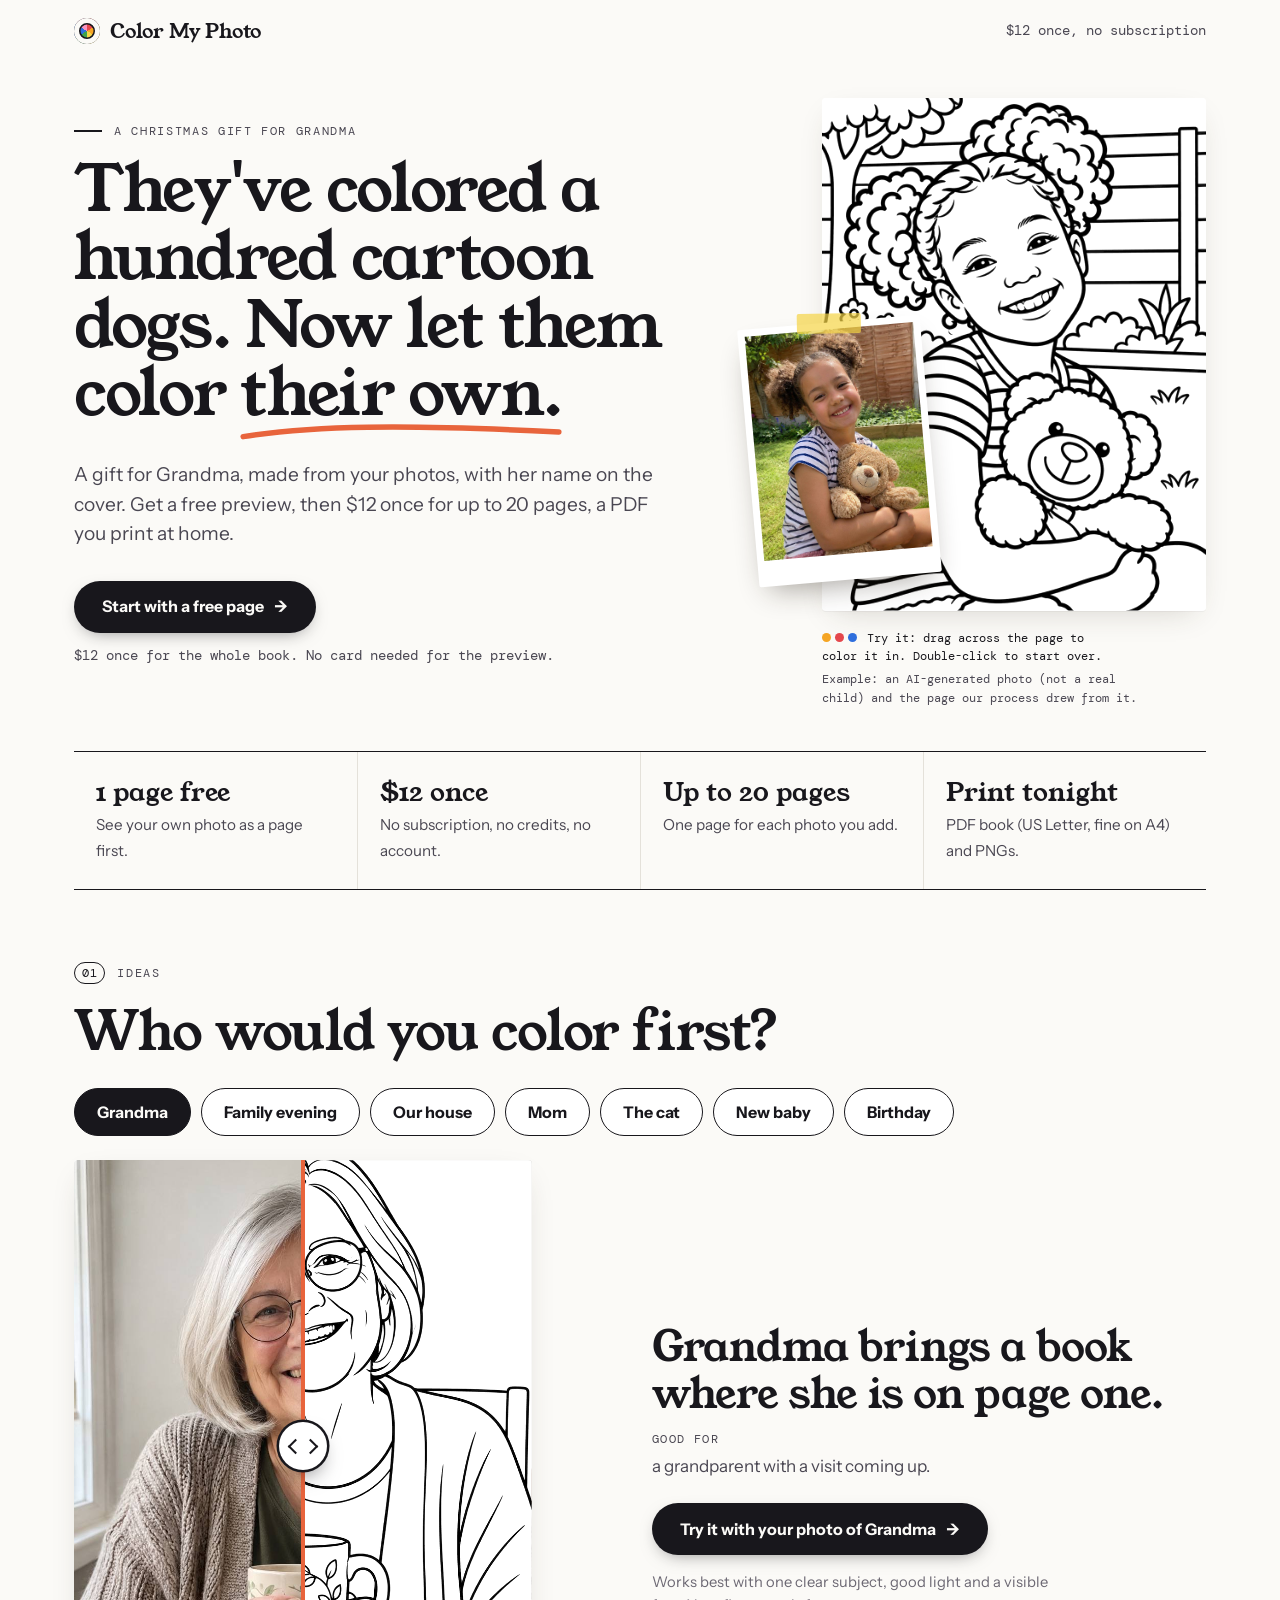
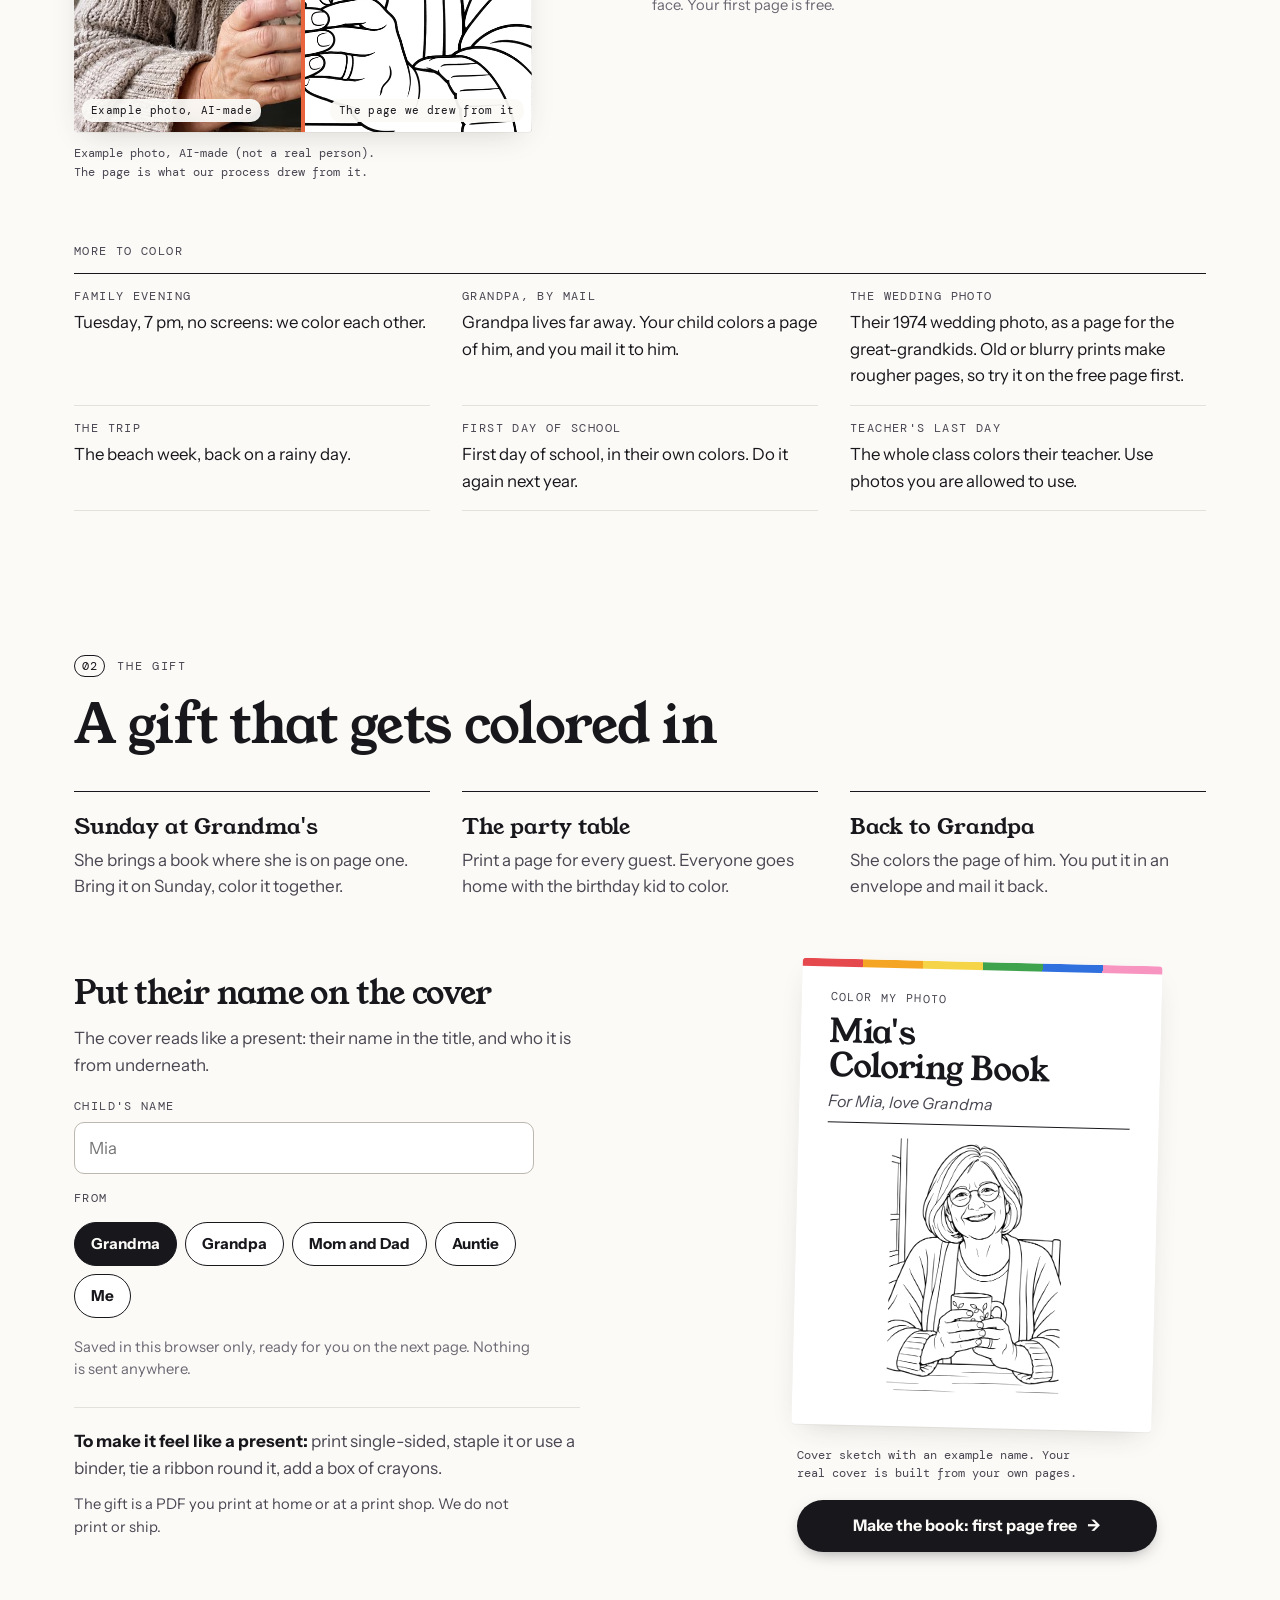
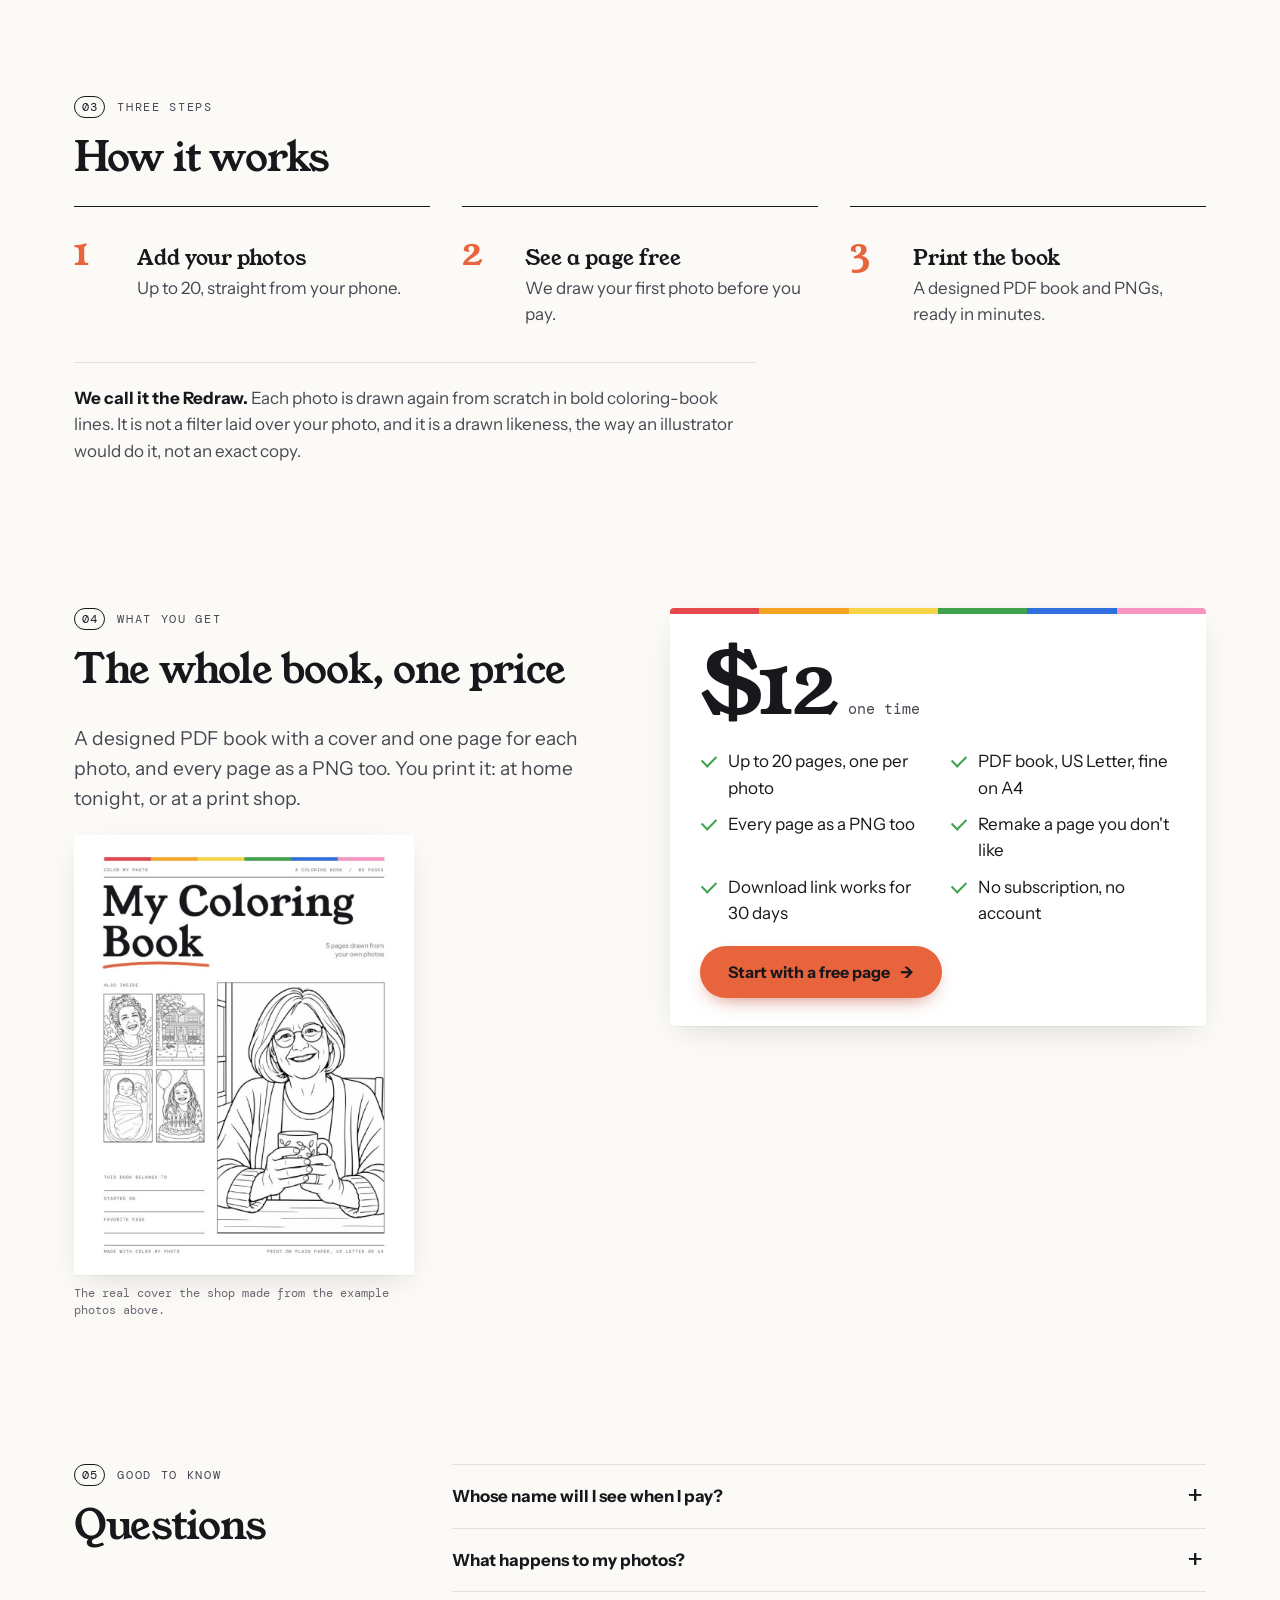
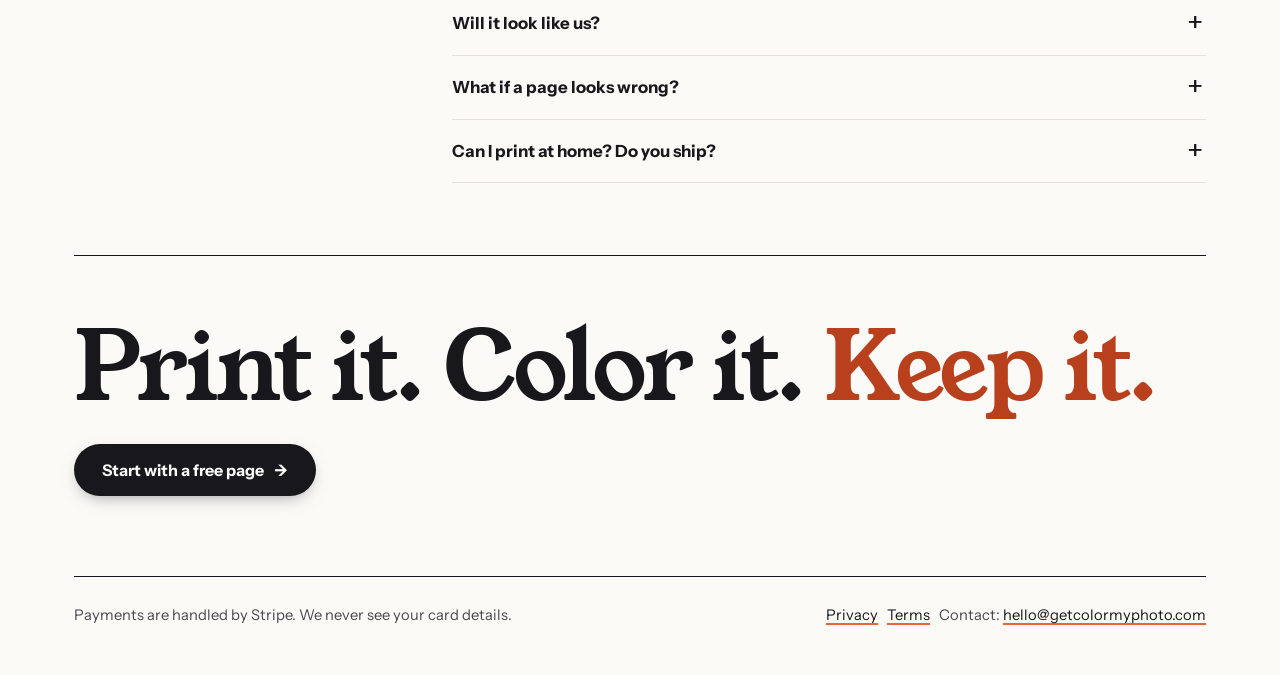
==== commit a579a664: "Journey fixes 13 Nov: Pinterest in-app help, no photo wipe in-app, lighter home, gift fields before " ====
--- a/index.html
+++ b/index.html
@@ -24,11 +24,11 @@
 <main>
 <section class="hero">
   <div>
-    <p class="kicker rv">A printable coloring book</p>
+    <p class="kicker rv">A Christmas gift for Grandma</p>
     <h1 class="split">They've colored a hundred cartoon dogs. Now let them color <span class="mark">their own.<svg viewBox="0 0 400 30" preserveAspectRatio="none" aria-hidden="true"><path d="M4 20 C 90 6, 200 4, 396 14"/></svg></span></h1>
-    <p class="lede rv" style="--d:1">Add your photos: the dog, Grandma, the house. We redraw each one as a coloring page. See one page free, then print the whole book at home tonight. $12 once.</p>
+    <p class="lede rv" style="--d:1">A gift for Grandma, made from your photos, with her name on the cover. Get a free preview, then $12 once for up to 20 pages, a PDF you print at home.</p>
     <div class="hero-cta rv" style="--d:2">
-      <a class="btn" id="btn-make" href="make.html">Start with a free page <span class="arr" aria-hidden="true">&rarr;</span></a>
+      <a class="btn" id="btn-make" href="make.html#sec-add">Start with a free page <span class="arr" aria-hidden="true">&rarr;</span></a>
       <span class="note">$12 once for the whole book. No card needed for the preview.</span>
     </div>
   </div>
@@ -65,7 +65,7 @@
     <div class="idea-copy" aria-live="polite">
       <p class="idea-hook" id="idea-hook">Grandma brings a book where she is on page one.</p>
       <p class="idea-good"><b>Good for</b><span id="idea-good">a grandparent with a visit coming up.</span></p>
-      <a class="btn" id="idea-cta" href="make.html"><span id="idea-cta-text">Try it with your photo of Grandma</span> <span class="arr" aria-hidden="true">&rarr;</span></a>
+      <a class="btn" id="idea-cta" href="make.html#sec-add"><span id="idea-cta-text">Try it with your photo of Grandma</span> <span class="arr" aria-hidden="true">&rarr;</span></a>
       <p class="small">Works best with one clear subject, good light and a visible face. Your first page is free.</p>
     </div>
   </div>
@@ -93,7 +93,7 @@
       <h3>Put their name on the cover</h3>
       <p>The cover reads like a present: their name in the title, and who it is from underneath.</p>
       <form id="gift-form" hidden autocomplete="off">
-        <label class="field"><span>Child's name</span><input id="gift-name" type="text" maxlength="20" placeholder="Mia" autocapitalize="words" spellcheck="false"></label>
+        <label class="field"><span>Child's name</span><input id="gift-name" type="text" maxlength="18" placeholder="Mia" autocapitalize="words" spellcheck="false"></label>
         <fieldset class="from"><legend>From</legend>
           <label><input type="radio" name="from" value="Grandma" checked><span>Grandma</span></label>
           <label><input type="radio" name="from" value="Grandpa"><span>Grandpa</span></label>
@@ -115,7 +115,7 @@
         <div class="cover-plate"><img id="cover-img" src="samples/page_04.png" alt="" loading="lazy" width="900" height="1200"></div>
       </div>
       <figcaption id="cover-cap">Cover sketch with an example name. Your real cover is built from your own pages.</figcaption>
-      <a class="btn" id="gift-cta" href="make.html"><span id="gift-cta-text">Make the book: first page free</span> <span class="arr" aria-hidden="true">&rarr;</span></a>
+      <a class="btn" id="gift-cta" href="make.html#sec-add"><span id="gift-cta-text">Make the book: first page free</span> <span class="arr" aria-hidden="true">&rarr;</span></a>
     </figure>
   </div>
 </section>
@@ -143,13 +143,14 @@
       <li>Download link works for 30 days</li>
       <li>No subscription, no account</li>
     </ul>
-    <a class="btn accent" id="btn-pro" href="make.html">Start with a free page <span class="arr" aria-hidden="true">&rarr;</span></a>
+    <a class="btn accent" id="btn-pro" href="make.html#sec-add">Start with a free page <span class="arr" aria-hidden="true">&rarr;</span></a>
   </div>
 </section>
 
 <section class="faq">
   <div class="rv faq-head"><p class="kicker"><b>05</b>Good to know</p><h2>Questions</h2></div>
   <div class="rv">
+    <details><summary>Whose name will I see when I pay?</summary><p>Checkout shows Create Once, the company behind Color My Photo. Your card statement may show Create Once or Link. Stripe handles the payment.</p></details>
     <details><summary>What happens to my photos?</summary><p>They are resized in your browser and sent only to make your pages (via OpenAI's image service). We do not keep your photos. Until you download the full PDF, the resized photos stay saved in this browser only, so you can pay and come back. Finished pages are kept for 30 days so you can download again, then deleted.</p></details>
     <details><summary>Will it look like us?</summary><p>It will look like a drawing of you. Each page is drawn from your photo, so it is a likeness and not an exact copy, and the result depends on the photo: one clear subject, good light and a visible face work best. That is why the first page is free. See yours before you pay.</p></details>
     <details><summary>What if a page looks wrong?</summary><p>Use Remake on that page, or write to us for a refund.</p></details>
@@ -159,7 +160,7 @@
 
 <section class="outro rv">
   <p class="outro-line"><span>Print it.</span> <span>Color it.</span> <span>Keep it.</span></p>
-  <a class="btn" id="btn-end" href="make.html">Start with a free page <span class="arr" aria-hidden="true">&rarr;</span></a>
+  <a class="btn" id="btn-end" href="make.html#sec-add">Start with a free page <span class="arr" aria-hidden="true">&rarr;</span></a>
 </section>
 </main>
 
@@ -167,6 +168,7 @@
   <p>Payments are handled by Stripe. We never see your card details.</p>
   <p><a href="privacy.html">Privacy</a> &nbsp; <a href="terms.html">Terms</a> &nbsp; Contact: <a href="mailto:hello@getcolormyphoto.com">hello@getcolormyphoto.com</a></p>
 </footer>
+<script src="inapp.js"></script>
 <script>
 (function () {
   var NS = "cmp-live-q9w2";
--- a/make.css
+++ b/make.css
@@ -62,7 +62,7 @@
 .btn.accent:hover{background:#f07a54;color:var(--ink)}
 .btn:disabled{opacity:.5;cursor:not-allowed;transform:none;box-shadow:none}
 .btn.busy:disabled{opacity:.7;cursor:wait}
-.link{background:none;border:0;color:var(--ink);text-decoration:underline;text-decoration-color:var(--accent);text-decoration-thickness:2px;text-underline-offset:3px;font:700 .85rem var(--sans);cursor:pointer;padding:6px}
+.link,.rlink{background:none;border:0;color:var(--ink);text-decoration:underline;text-decoration-color:var(--accent);text-decoration-thickness:2px;text-underline-offset:3px;font:700 .85rem var(--sans);cursor:pointer;padding:6px}
 .spin{display:inline-block;width:18px;height:18px;border:2.5px solid var(--rule);border-top-color:var(--accent);border-radius:50%;animation:sp 1s linear infinite;vertical-align:-3px;margin-right:8px}
 @keyframes sp{to{transform:rotate(360deg)}}
 
@@ -130,7 +130,7 @@
 .thumb img{width:100%;height:100%;object-fit:cover}
 .thumb .n,.pcell .n{position:absolute;left:6px;top:6px;background:var(--ink);color:var(--paper);border-radius:999px;min-width:1.7em;height:1.7em;line-height:1.7em;font:400 .72rem/1.7em var(--mono);padding:0 4px}
 .thumb .x{position:absolute;right:5px;top:5px;width:30px;height:30px;border-radius:50%;border:0;background:rgba(24,23,28,.82);color:#fff;font-size:1.05rem;line-height:1;cursor:pointer;padding:0}
-.pgrid{grid-template-columns:repeat(auto-fit,minmax(168px,1fr));gap:18px}
+.pgrid{grid-template-columns:repeat(auto-fit,minmax(140px,1fr));gap:18px}
 .pgrid:has(>li:nth-child(-n+3):last-child){max-width:680px}
 .pcell{aspect-ratio:auto;min-height:190px;flex-direction:column;padding:30px 8px 8px;gap:6px}
 .pcell img{width:100%;height:auto;aspect-ratio:2/3;object-fit:contain;padding:6px}
@@ -306,3 +306,21 @@
 .gift-out{margin:10px 0 0;font:400 .95rem/1.4 var(--serif);color:var(--ink)}
 .gift-send{margin-top:12px;width:100%}
 .gift{min-width:0}.gift-row>label{min-width:0}.gift input{width:100%;min-width:0;box-sizing:border-box}
+
+/* in-app browser notice (inapp.js) + "Save your link first" after paying */
+.inapp-bar{max-width:var(--wrap);margin:0 auto 8px;padding:14px 24px;display:flex;flex-wrap:wrap;align-items:center;gap:12px 18px;background:var(--accent-soft);border-left:4px solid var(--accent);box-sizing:border-box}
+.inapp-bar p{margin:0;flex:1 1 260px;font-size:.95rem;line-height:1.45}
+.inapp-bar input{flex:1 1 100%;min-width:0;min-height:44px;font:400 .8rem var(--mono);padding:10px;border:1.5px solid #bdb8ae;border-radius:10px;background:var(--sheet);color:var(--ink)}
+.inapp-bar .btn{min-height:44px;padding:10px 20px;font-size:.92rem;white-space:normal}
+.keep-top{display:flex;flex-wrap:wrap;align-items:center;gap:12px 18px;margin:16px 0 8px;padding:16px 20px;background:var(--accent-soft);border:2px solid var(--accent);border-radius:12px}
+.keep-top p{margin:0;flex:1 1 240px}
+.keep-top .btn{white-space:normal}
+#fail-help{margin:8px 0;font-size:.95rem;word-break:break-word}
+.keep-top .btn.alt,#btn-mail{white-space:normal;text-decoration:none;text-align:center}
+
+/* journey fixes 13 Nov */
+.dl-top{width:100%;white-space:normal;margin:0 0 18px;position:sticky;top:8px;z-index:5}
+.dl-top[hidden]{display:none}
+.hint{margin:8px 0 0;color:var(--ink)}
+.hint:empty{display:none}
+.price-box .gift{margin:14px 0}
